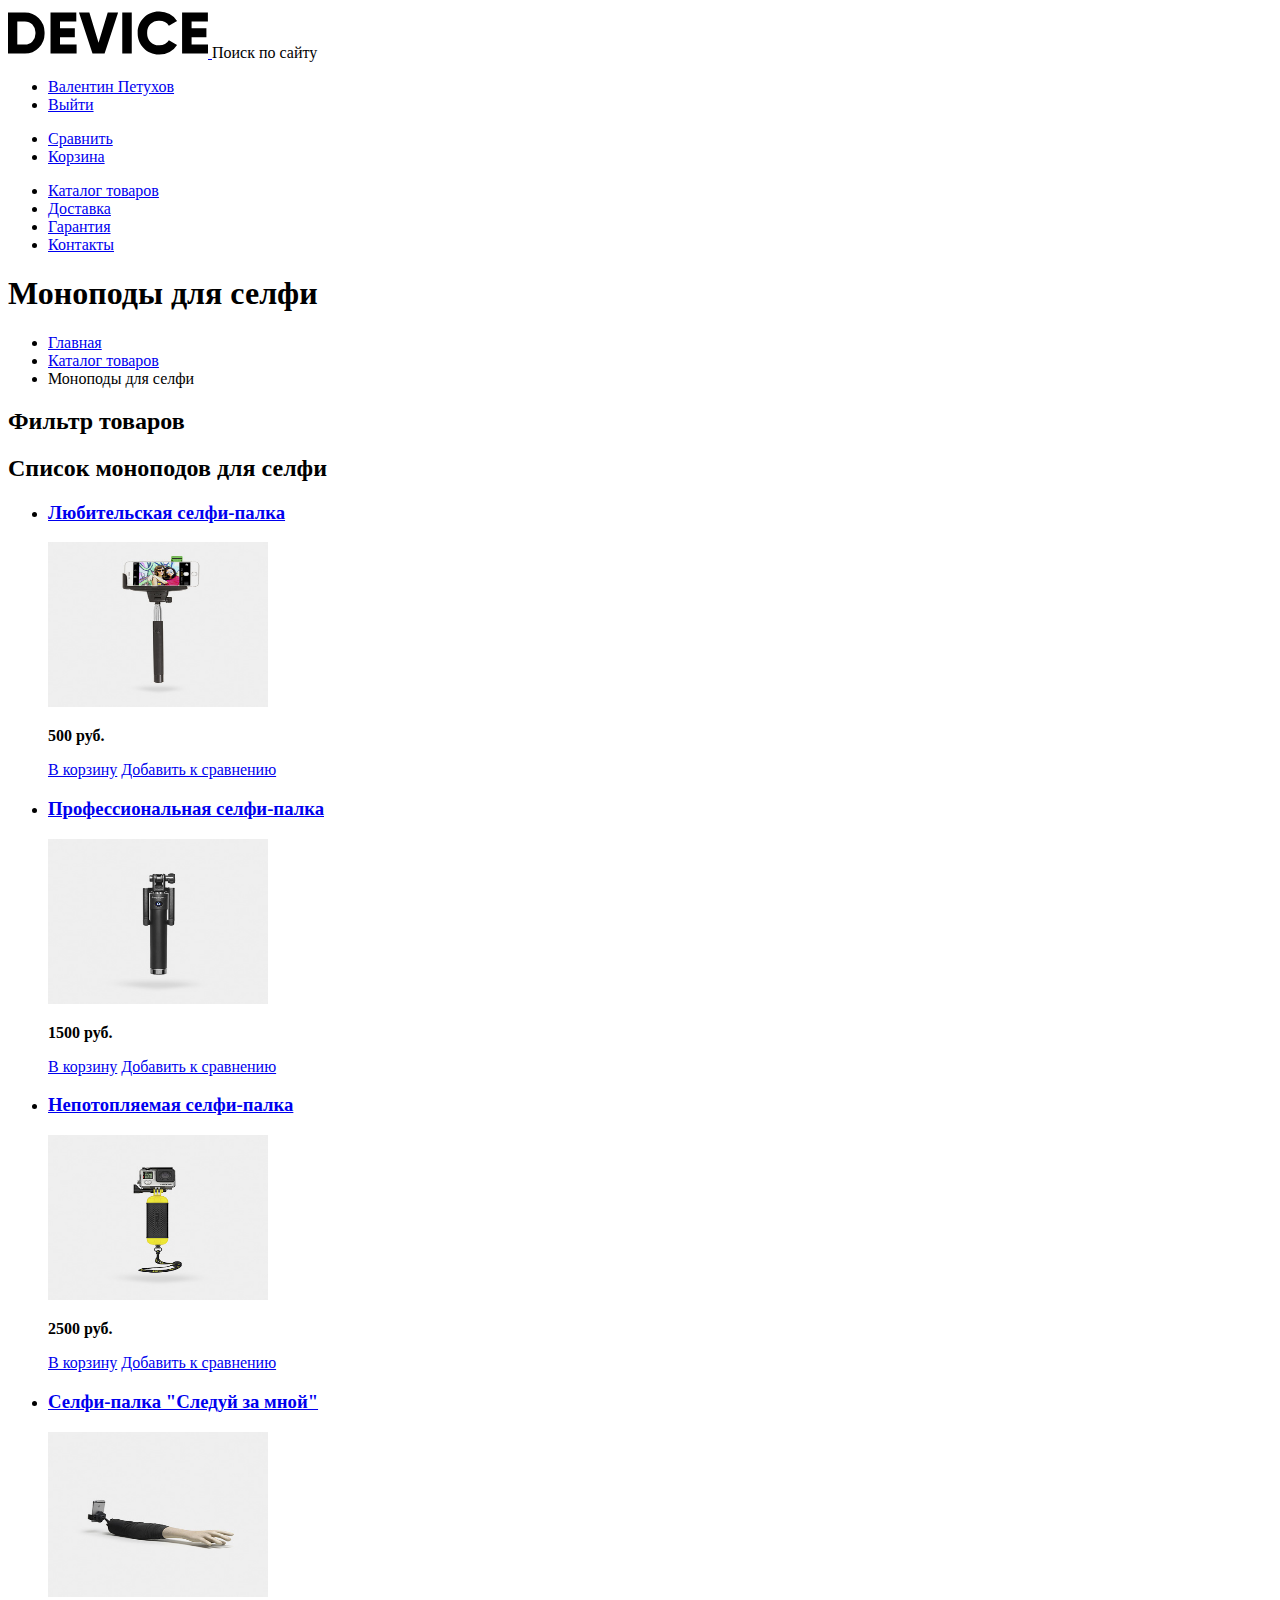
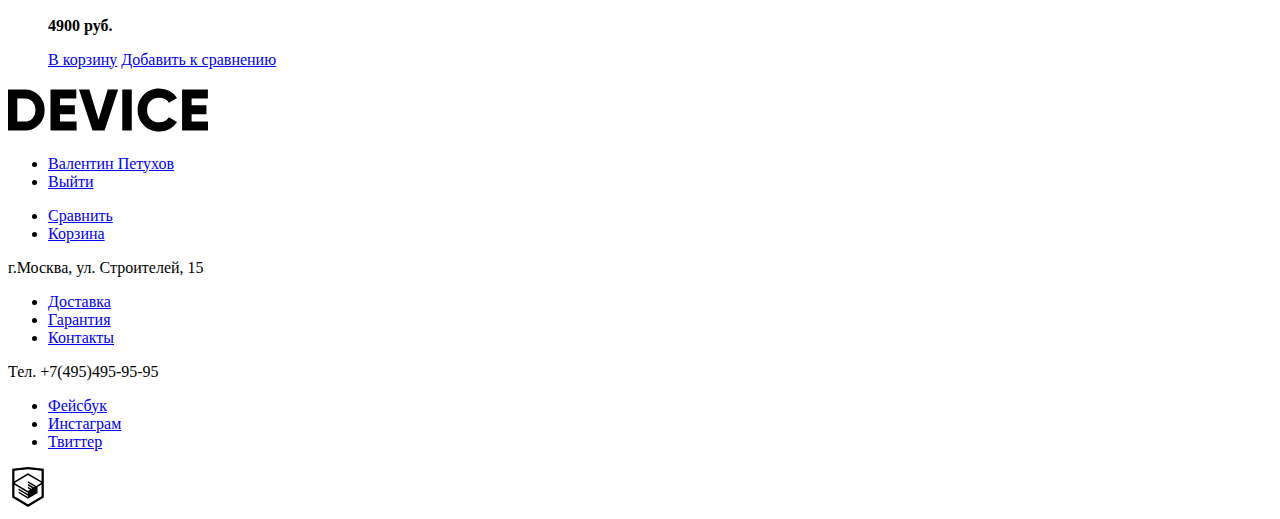
==== catalog.html @ 0b6e3405 "2 задание" ====
<!DOCTYPE html>
<html lang="ru">
  <head>
    <meta charset="utf-8">
    <title>Каталог интернет-магазина Девайс</title>
  </head>
  <body>
    <header class="main-header">
     <div class="header-top">
        <a class="main-header-logo" href="index.html">
          <img href="index.html" src="img/logo.svg" width="200" height="50" alt="Логотип интернет-магазина «Девайс»">
        </a>
        <span class="find-link">Поиск по сайту</span>
        <ul class="user-list">
          <li class="user-link"><a href="login.html">Валентин Петухов</a></li>
          <li class="user-exit"><a href="logout.html">Выйти</a></li>
        </ul>
        <ul>
          <li class="compare-link"><a href="compare.html">Сравнить</a></li>
          <li class="cart-link"><a href="cart.html">Корзина</a></li>
        </ul>
      </div>
      <nav class="header-navigation">
        <ul class="site-navigation">
          <li><a href="catalog.html">Каталог товаров</a></li>
          <li><a href="delivery.html">Доставка</a></li>
          <li><a href="guarantee.html">Гарантия</a></li>
          <li><a href="contacts.html">Контакты</a></li>
        </ul>
      </nav>
    </header>
    <main class="container">
      <h1 class="page-title">Моноподы для селфи</h1>
      <ul class="breadcrumbs">
        <li><a href="index.html">Главная</a></li>
        <li><a href="catalog.html">Каталог товаров</a></li>
        <li class="breadcrumbs-current">Моноподы для селфи</li>
      </ul>
      <section class="filters">
        <h2 class="visually-hidden">Фильтр товаров</h2>
        <!-- Здесь будет форма -->
      </section>

      <section class="catalog">
        <h2 class="visually-hidden">Список моноподов для селфи</h2>
        <ul class="catalog-list">
          <li class="catalog-item">
            <h3>
              <a href="catalog-item.html">
                Любительская селфи-палка
              </a>
            </h3>
             <p class="catalog-item-image">
               <img src="img/product-1.jpg" width="220" height="165" alt="Любительская селфи-палка">
             </p>
             <p class="catalog-item-price">
               <b>500 руб.</b>
             </p>
             <div class="invisible-buttons">
               <a class="button-addtocart" href="#">В корзину</a>
               <a class="button-addtocompare" href="#">Добавить к сравнению</a>
             </div>
           </li>

           <li class="catalog-item">
             <h3>
               <a href="catalog-item-2.html">
                 Профессиональная селфи-палка
               </a>
             </h3>
             <p class="catalog-item-image">
               <a href="catalog-item-2.html">
                 <img src="img/product-2.jpg" width="220" height="165" alt="Профессиональная селфи-палка">
               </a>
             </p>
             <p class="catalog-item-price">
               <b>1500 руб.</b>
             </p>
             <div class="invisible-buttons">
               <a class="button-addtocart" href="#">В корзину</a>
               <a class="button-addtocompare" href="#">Добавить к сравнению</a>
             </div>
           </li>

           <li class="catalog-item">
             <h3>
               <a href="catalog-item-2.html">
                 Непотопляемая селфи-палка
               </a>
             </h3>
             <p class="catalog-item-image">
               <a href="catalog-item-3.html">
                 <img src="img/product-3.jpg" width="220" height="165" alt="Непотопляемая селфи-палка">
               </a>
             </p>
             <p class="catalog-item-price">
               <b>2500 руб.</b>
             </p>
             <div class="invisible-buttons">
               <a class="button-addtocart" href="#">В корзину</a>
               <a class="button-addtocompare" href="#">Добавить к сравнению</a>
             </div>
           </li>

           <li class="catalog-item">
             <h3>
               <a href="catalog-item-4.html">
                 Селфи-палка "Следуй за мной"
               </a>
             </h3>
             <p class="catalog-item-image">
               <a href="catalog-item-4.html">
                 <img src="img/product-4.jpg" width="220" height="165" alt="Селфи-палка "Следуй за мной"">
               </a>
             </p>
             <p class="catalog-item-price">
               <b>4900 руб.</b>
             </p>
             <div class="invisible-buttons">
               <a class="button-addtocart" href="#">В корзину</a>
               <a class="button-addtocompare" href="#">Добавить к сравнению</a>
             </div>
           </li>
        </ul>
      </section>
    </main>
    <footer class="main-footer">
      <div class="footer-top">
        <a class="main-footer-logo" href="index.html">
          <img src="img/logo-footer.svg" width="200" height="50" alt="Логотип интернет-магазина «Девайс»">
        </a>
        <ul class="user-list-footer">
          <li class="user-link"><a href="login.html">Валентин Петухов</a></li>
          <li class="user-exit"><a href="logout.html">Выйти</a></li>
        </ul>
        <ul>
          <li class="compare-link"><a href="compare.html">Сравнить</a></li>
          <li class="cart-link"><a href="cart.html">Корзина</a></li>
        </ul>
      </div>
      <div class="footer-middle">
        <p class="footer-adress">
          г.Москва, ул. Строителей, 15
        </p>
        <ul class="footer-container-navigation">
          <li><a href="delivery.html">Доставка</a></li>
          <li><a href="guarantee.html">Гарантия</a></li>
          <li><a href="contacts.html">Контакты</a></li>
        </ul>
        <p class="footer-phone">
          Тел. +7(495)495-95-95
        </p>
       </div>
       <div class="footer-bottom">
        <ul class="social-list">
          <li><a class="social-button" href="#">Фейсбук</a></li>
          <li><a class="social-button" href="#">Инстаграм</a></li>
          <li><a class="social-button" href="#">Твиттер</a></li>
        </ul>
        <a class="htmlacademy-link" href="https://htmlacademy.ru"><img src="img/logo-html.svg" width="40" height="40" alt="разработчик htmlacademy»"></a>
      </div>
    </footer>
  </body>
</html>
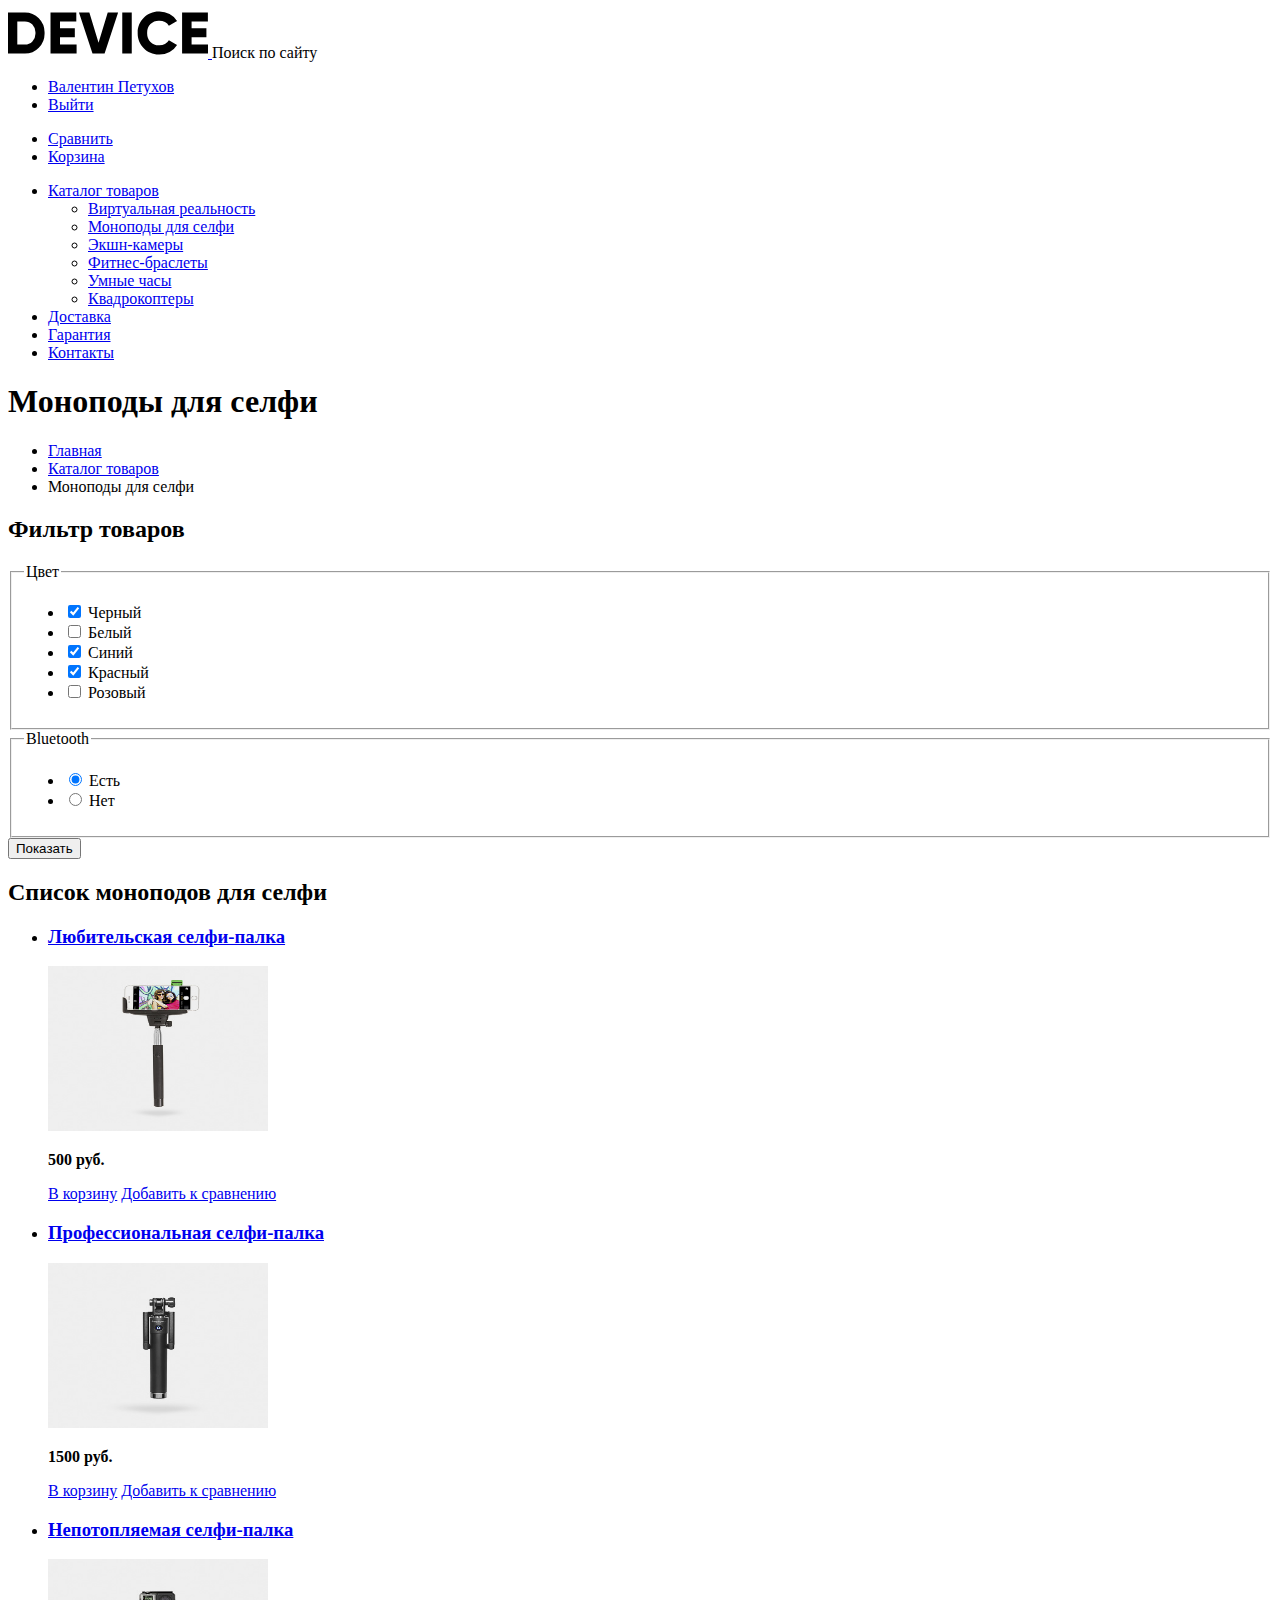
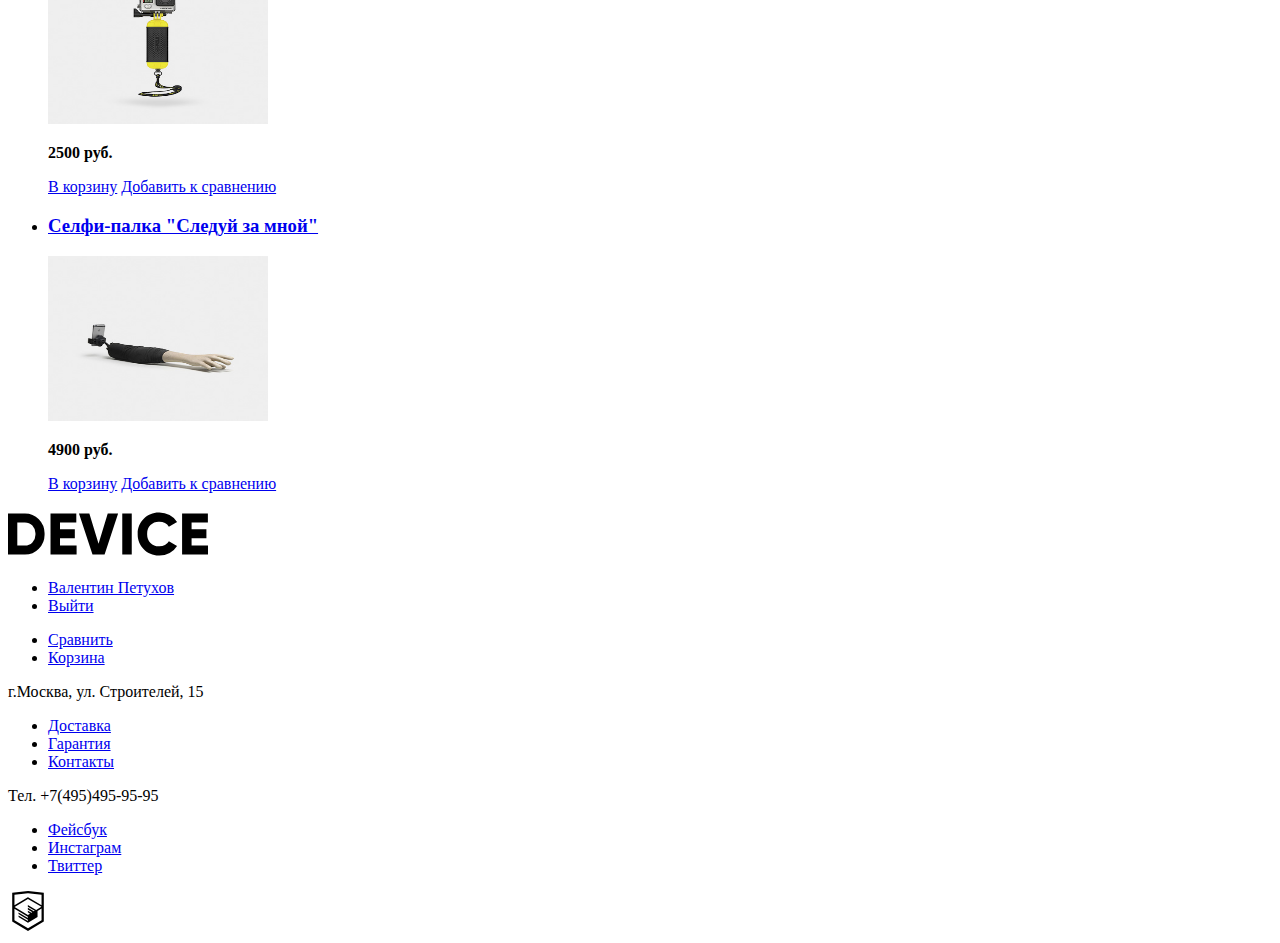
==== commit a419f1a5: "добавила подменю в обоих страничках" ====
--- a/catalog.html
+++ b/catalog.html
@@ -22,7 +22,16 @@
       </div>
       <nav class="header-navigation">
         <ul class="site-navigation">
-          <li><a href="catalog.html">Каталог товаров</a></li>
+          <li><a href="catalog.html">Каталог товаров</a>
+           <ul class="submenu">
+             <li><a href="#">Виртуальная реальность</a></li>
+             <li><a href="#">Моноподы для селфи</a></li>
+             <li><a href="#">Экшн-камеры</a></li>
+             <li><a href="#">Фитнес-браслеты</a></li>
+             <li><a href="#">Умные часы</a></li>
+             <li><a href="#">Квадрокоптеры</a></li>
+           </ul>
+          </li>
           <li><a href="delivery.html">Доставка</a></li>
           <li><a href="guarantee.html">Гарантия</a></li>
           <li><a href="contacts.html">Контакты</a></li>
@@ -38,9 +47,48 @@
       </ul>
       <section class="filters">
         <h2 class="visually-hidden">Фильтр товаров</h2>
-        <!-- Здесь будет форма -->
+        <form class="catalog-form" action="https://echo.htmlacademy.ru" metod="get">
+          <fieldset>
+            <legend>Цвет</legend>
+            <ul>
+              <li class="filter-option">
+                <input class="visually-hidden filter-input filter-input-checkbox" type="checkbox" name="black" id="black" checked>
+                <label for="black">Черный</label>
+              </li>
+              <li class="filter-option">
+                <input class="visually-hidden filter-input filter-input-checkbox" type="checkbox" name="white" id="white">
+                <label for="white">Белый</label>
+              </li>
+              <li class="filter-option">
+                <input class="visually-hidden filter-input filter-input-checkbox" type="checkbox" name="blue" id="blue" checked>
+                <label for="blue">Синий</label>
+              </li>
+              <li class="filter-option">
+                <input class="visually-hidden filter-input filter-input-checkbox" type="checkbox" name="red" id="red" checked>
+                <label for="red">Красный</label>
+              </li>
+              <li class="filter-option">
+                <input class="visually-hidden filter-input filter-input-checkbox" type="checkbox" name="pink" id="pink">
+                <label for="pink">Розовый</label>
+              </li>
+            </ul>
+          </fieldset>
+          <fieldset>
+            <legend>Bluetooth</legend>
+            <ul>
+              <li class="filter-option">
+               <input class="visually-hidden filter-input filter-input-radio" type="radio" name="bluetooth" value="have-bluetooth" id="have" checked>
+               <label for="have">Есть</label>
+              </li>
+              <li class="filter-option">
+               <input class="visually-hidden filter-input filter-input-radio" type="radio" name="bluetooth" value="have-not-bluetooth" id="have-not">
+               <label for="have-not">Нет<label>
+              </li>
+            </ul>
+          </fieldset>
+          <button type="submit" class="button-form">Показать</button>
+        </form>
       </section>
-
       <section class="catalog">
         <h2 class="visually-hidden">Список моноподов для селфи</h2>
         <ul class="catalog-list">
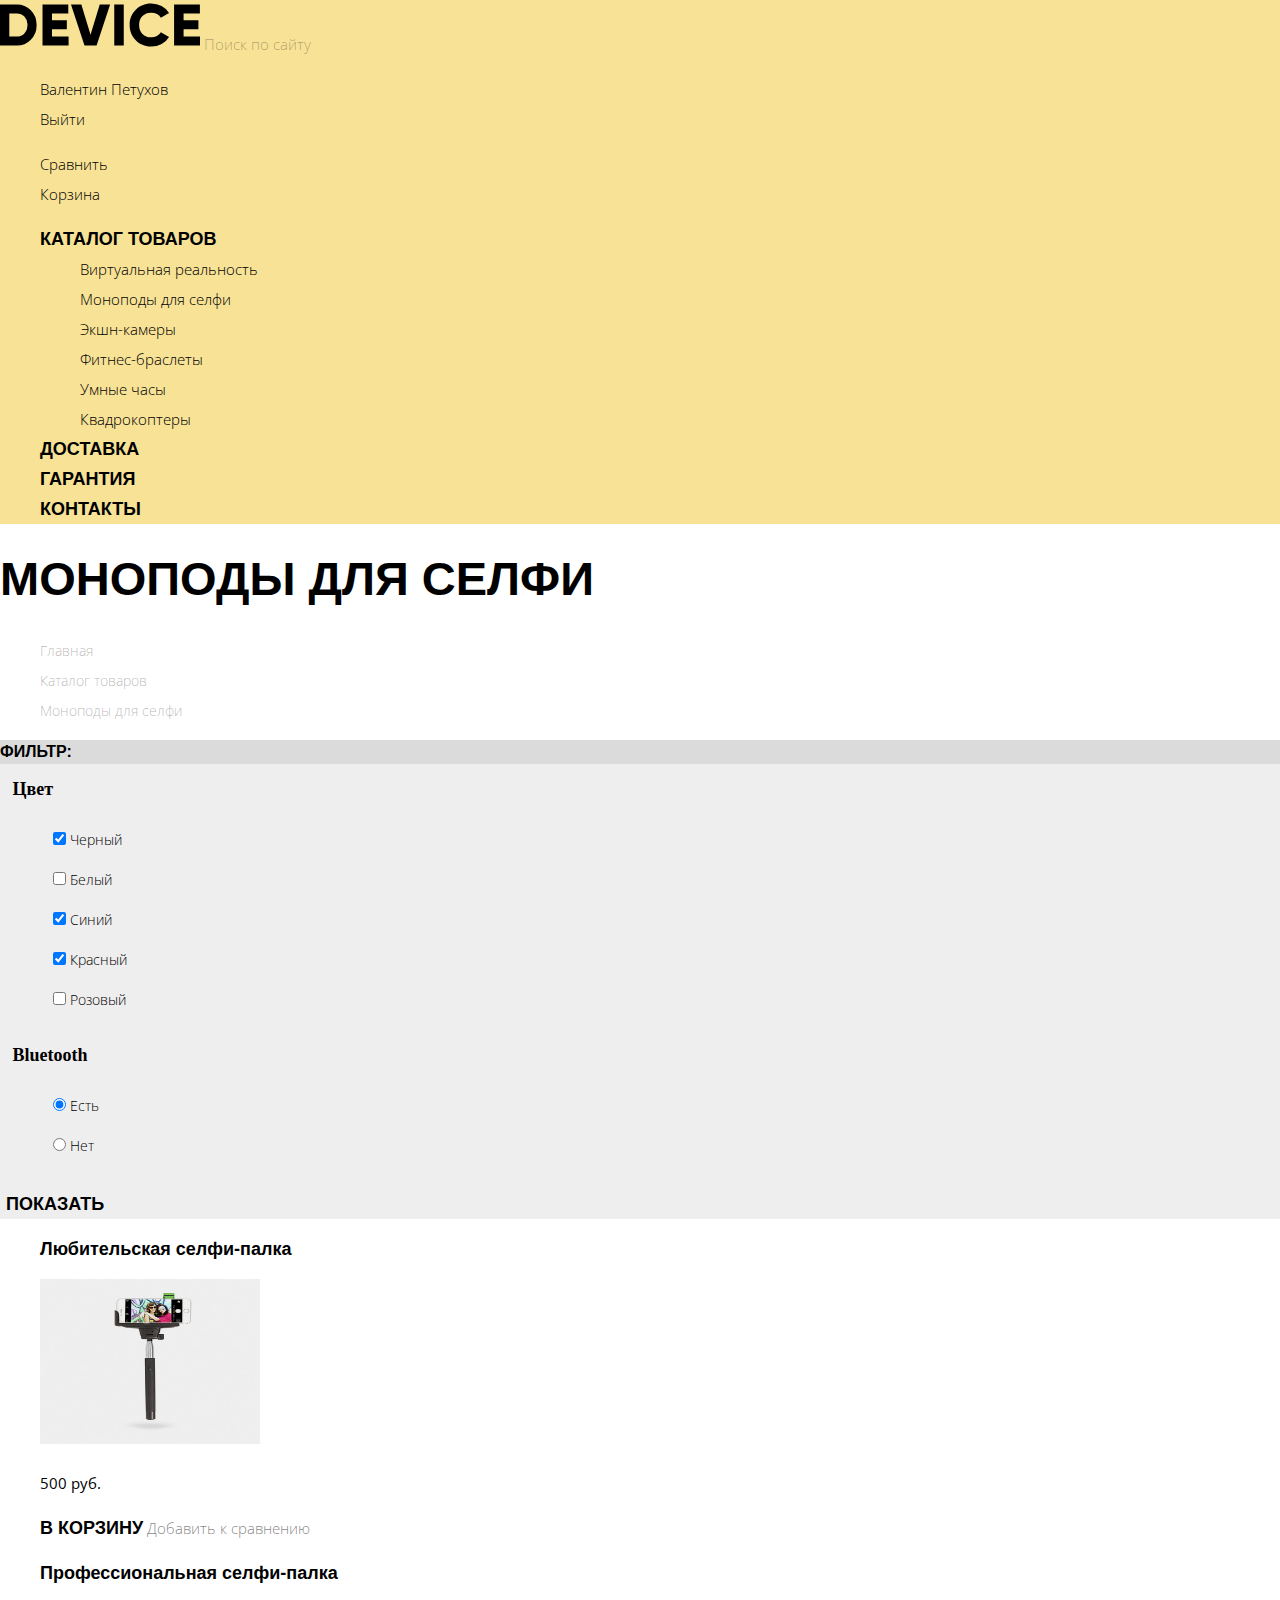
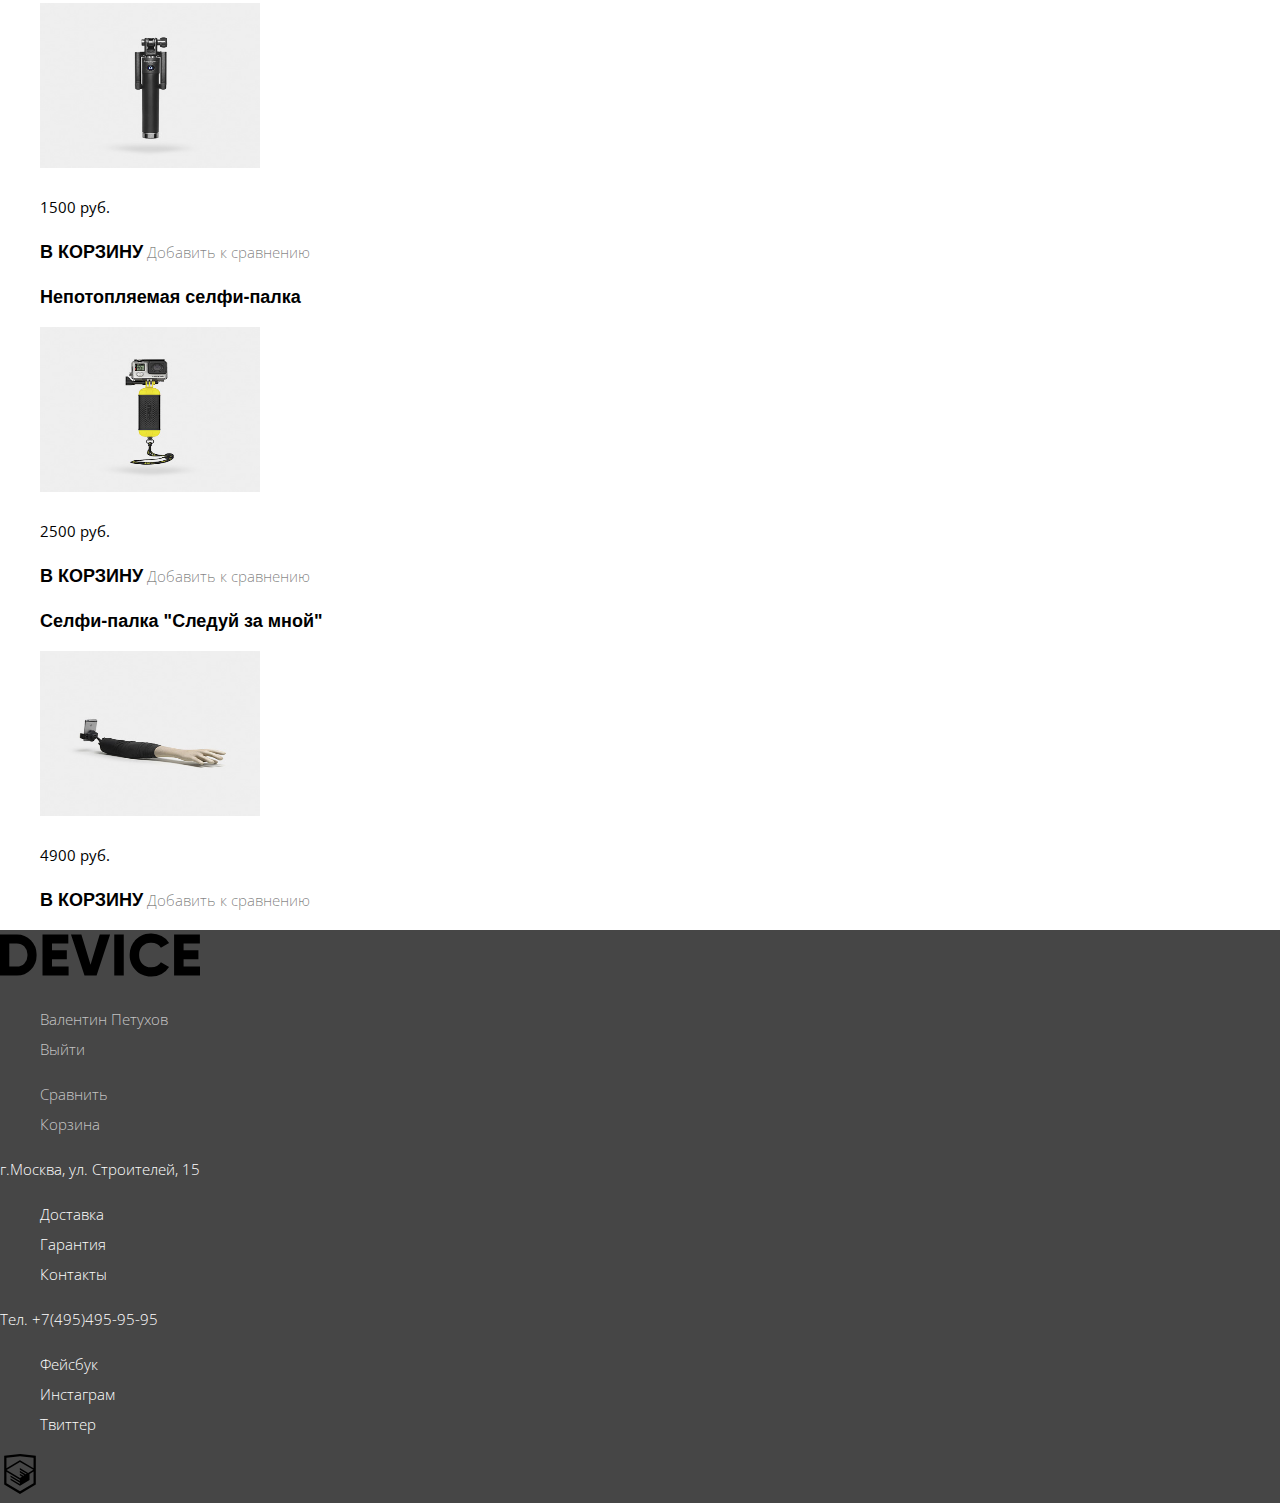
==== commit 6faf6568: "начинаем базовую стилизацию личного проекта" ====
--- a/catalog.html
+++ b/catalog.html
@@ -3,6 +3,9 @@
   <head>
     <meta charset="utf-8">
     <title>Каталог интернет-магазина Девайс</title>
+    <link href="https://fonts.googleapis.com/css?family=Open+Sans:300&amp;subset=cyrillic" rel="stylesheet">
+    <link href="css/normalize.css" rel="stylesheet">
+    <link href="css/style.css" rel="stylesheet">
   </head>
   <body>
     <header class="main-header">
@@ -15,14 +18,14 @@
           <li class="user-link"><a href="login.html">Валентин Петухов</a></li>
           <li class="user-exit"><a href="logout.html">Выйти</a></li>
         </ul>
-        <ul>
+        <ul class="user-button">
           <li class="compare-link"><a href="compare.html">Сравнить</a></li>
           <li class="cart-link"><a href="cart.html">Корзина</a></li>
         </ul>
       </div>
       <nav class="header-navigation">
         <ul class="site-navigation">
-          <li><a href="catalog.html">Каталог товаров</a>
+          <li class="nav-list"><a href="catalog.html">Каталог товаров</a>
            <ul class="submenu">
              <li><a href="#">Виртуальная реальность</a></li>
              <li><a href="#">Моноподы для селфи</a></li>
@@ -32,9 +35,9 @@
              <li><a href="#">Квадрокоптеры</a></li>
            </ul>
           </li>
-          <li><a href="delivery.html">Доставка</a></li>
-          <li><a href="guarantee.html">Гарантия</a></li>
-          <li><a href="contacts.html">Контакты</a></li>
+          <li class="nav-list"><a href="delivery.html">Доставка</a></li>
+          <li class="nav-list"><a href="guarantee.html">Гарантия</a></li>
+          <li class="nav-list"><a href="contacts.html">Контакты</a></li>
         </ul>
       </nav>
     </header>
@@ -43,50 +46,50 @@
       <ul class="breadcrumbs">
         <li><a href="index.html">Главная</a></li>
         <li><a href="catalog.html">Каталог товаров</a></li>
-        <li class="breadcrumbs-current">Моноподы для селфи</li>
+        <li class="breadcrumbs-current"><a href="#">Моноподы для селфи</a></li>
       </ul>
       <section class="filters">
-        <h2 class="visually-hidden">Фильтр товаров</h2>
+        <h2 class="filter-hidden">Фильтр:</h2>
         <form class="catalog-form" action="https://echo.htmlacademy.ru" metod="get">
           <fieldset>
             <legend>Цвет</legend>
-            <ul>
-              <li class="filter-option">
-                <input class="visually-hidden filter-input filter-input-checkbox" type="checkbox" name="black" id="black" checked>
+            <ul class="filter-color">
+              <li class="filter-option">
+                <input class="filter-input filter-input-checkbox" type="checkbox" name="black" id="black" checked>
                 <label for="black">Черный</label>
               </li>
               <li class="filter-option">
-                <input class="visually-hidden filter-input filter-input-checkbox" type="checkbox" name="white" id="white">
+                <input class="filter-input filter-input-checkbox" type="checkbox" name="white" id="white">
                 <label for="white">Белый</label>
               </li>
               <li class="filter-option">
-                <input class="visually-hidden filter-input filter-input-checkbox" type="checkbox" name="blue" id="blue" checked>
+                <input class="filter-input filter-input-checkbox" type="checkbox" name="blue" id="blue" checked>
                 <label for="blue">Синий</label>
               </li>
               <li class="filter-option">
-                <input class="visually-hidden filter-input filter-input-checkbox" type="checkbox" name="red" id="red" checked>
+                <input class="filter-input filter-input-checkbox" type="checkbox" name="red" id="red" checked>
                 <label for="red">Красный</label>
               </li>
               <li class="filter-option">
-                <input class="visually-hidden filter-input filter-input-checkbox" type="checkbox" name="pink" id="pink">
+                <input class="filter-input filter-input-checkbox" type="checkbox" name="pink" id="pink">
                 <label for="pink">Розовый</label>
               </li>
             </ul>
           </fieldset>
           <fieldset>
             <legend>Bluetooth</legend>
-            <ul>
-              <li class="filter-option">
-               <input class="visually-hidden filter-input filter-input-radio" type="radio" name="bluetooth" value="have-bluetooth" id="have" checked>
+            <ul class="bluetooth-filter">
+              <li class="filter-option">
+               <input class="filter-input filter-input-radio" type="radio" name="bluetooth" value="have-bluetooth" id="have" checked>
                <label for="have">Есть</label>
               </li>
               <li class="filter-option">
-               <input class="visually-hidden filter-input filter-input-radio" type="radio" name="bluetooth" value="have-not-bluetooth" id="have-not">
+               <input class="filter-input filter-input-radio" type="radio" name="bluetooth" value="have-not-bluetooth" id="have-not">
                <label for="have-not">Нет<label>
               </li>
             </ul>
           </fieldset>
-          <button type="submit" class="button-form">Показать</button>
+          <button type="submit button" class="button-form">Показать</button>
         </form>
       </section>
       <section class="catalog">
@@ -105,7 +108,7 @@
                <b>500 руб.</b>
              </p>
              <div class="invisible-buttons">
-               <a class="button-addtocart" href="#">В корзину</a>
+               <a class="button-addtocart button" href="#">В корзину</a>
                <a class="button-addtocompare" href="#">Добавить к сравнению</a>
              </div>
            </li>
@@ -125,7 +128,7 @@
                <b>1500 руб.</b>
              </p>
              <div class="invisible-buttons">
-               <a class="button-addtocart" href="#">В корзину</a>
+               <a class="button-addtocart button" href="#">В корзину</a>
                <a class="button-addtocompare" href="#">Добавить к сравнению</a>
              </div>
            </li>
@@ -145,7 +148,7 @@
                <b>2500 руб.</b>
              </p>
              <div class="invisible-buttons">
-               <a class="button-addtocart" href="#">В корзину</a>
+               <a class="button-addtocart button" href="#">В корзину</a>
                <a class="button-addtocompare" href="#">Добавить к сравнению</a>
              </div>
            </li>
@@ -165,7 +168,7 @@
                <b>4900 руб.</b>
              </p>
              <div class="invisible-buttons">
-               <a class="button-addtocart" href="#">В корзину</a>
+               <a class="button-addtocart button" href="#">В корзину</a>
                <a class="button-addtocompare" href="#">Добавить к сравнению</a>
              </div>
            </li>
@@ -181,7 +184,7 @@
           <li class="user-link"><a href="login.html">Валентин Петухов</a></li>
           <li class="user-exit"><a href="logout.html">Выйти</a></li>
         </ul>
-        <ul>
+        <ul class="user-button-footer">
           <li class="compare-link"><a href="compare.html">Сравнить</a></li>
           <li class="cart-link"><a href="cart.html">Корзина</a></li>
         </ul>
--- a/css/style.css
+++ b/css/style.css
@@ -0,0 +1,252 @@
+@font-face {
+    font-family: "gilroy";
+    src: url("fonts/webfontkit-20190224-094359/gilroyextrabold-webfont.woff2") format("woff2"),
+         url("fonts/webfontkit-20190224-094359/gilroyextrabold-webfont.woff") format("woff");
+    font-weight: 800;
+    font-style: normal;
+
+}
+@font-face {
+    font-family: "gilroy";
+    src: url("fonts/webfontkit-20190224-094514/gilroylight-webfont.woff2") format("woff2"),
+         url("fonts/webfontkit-20190224-094514/gilroylight-webfont.woff") format("woff");
+    font-weight: 300;
+    font-style: normal;
+
+}
+
+body {
+  margin: 0;
+  font-family: 'Open Sans', sans-serif;
+  font-size: 15px;
+  line-height: 30px;
+  font-weight: 300;
+  color: rgba(0,0,0,1);
+  text-transform: none;
+
+  background-color: rgba(255,255,255,1);
+}
+
+.popup-map,
+.popup-form,
+.visually-hidden {
+display: none
+}
+
+a {
+  text-decoration: none;
+}
+
+.main-header {
+  font-size: 15px;
+  line-height: 30px;
+  color: rgba(0,0,0,1);
+  background-color: rgba(247,226,150,1);
+}
+
+.user-list,
+.user-button,
+.site-navigation,
+.submenu,
+.user-list-footer,
+.user-button-footer,
+.footer-container-navigation,
+.social-list,
+.breadcrumbs,
+.filter-color,
+.bluetooth-filter,
+.catalog-list {
+ list-style: none;
+}
+.user-list a,
+.user-button a,
+.site-navigation a,
+.submenu a,
+.partners a,
+.user-list-footer a,
+.user-button-footer a,
+.footer-container-navigation a,
+.social-list a,
+.catalog-list a,
+.button {
+  color: rgba(0,0,0,1)}
+
+.breadcrumbs a {
+  color: rgba(0, 0, 0, 0.302);
+  font-size: 14px;
+  line-height: 24px;
+}
+
+.find-link {
+  color: rgba(0, 0, 0, 0.302)}
+
+.find-link:hover {
+  color: rgba(0, 0, 0, 0.6)}
+
+.find-link:focus {
+  color: rgba(0, 0, 0, 1)}
+
+.user-list a:hover,
+.user-button a:hover,
+.site-navigation a:hover {
+  color: rgba(0, 0, 0, 0.6)}
+
+.user-list a:focus,
+.user-button a:focus,
+.site-navigation a:focus,
+.button:focus {
+  color: rgba(0, 0, 0, 0.302)}
+
+.main-footer {
+  background-color: rgba(70, 70, 70, 1)}
+
+.footer-top a {
+  color: rgba(255, 255, 255, 0.702)
+}
+
+.footer-middle p,
+.footer-middle a,
+.footer-bottom a {
+  color: rgba(255, 255, 255, 1)
+}
+
+.footer-top a:hover {
+  color: rgba(255, 255, 255, 1)
+}
+
+.footer-top a:focus {
+  color: rgba(255, 255, 255, 0.302)
+  }
+
+.footer-middle a:hover,
+.footer-bottom a:hover {
+  color: rgba(255, 255, 255, 0.6)
+}
+
+.footer-middle a:focus,
+.footer-bottom a:focus {
+  color: rgba(255, 255, 255, 0.302)
+}
+
+.breadcrumbs a:hover {
+  color: rgba(0, 0, 0, 0.6)
+}
+
+.breadcrumbs a:focus {
+  color: rgba(0, 0, 0, 0.102)
+}
+
+.invisible-buttons .button-addtocompare {
+  color: rgba(0, 0, 0, 0.502)
+}
+
+.invisible-buttons .button-addtocompare:hover {
+  color: rgba(0, 0, 0, 1)
+}
+
+.invisible-buttons .button-addtocompare:focus {
+  color: rgba(0, 0, 0, 0.2)
+}
+
+.filters {
+  background-color: rgba(238, 238, 238, 1)
+}
+
+.button-form {
+  font-family: "gilroy", sans-serif;
+    font-weight: 800;
+    font-size: 18px;
+    line-height: 24px;
+    font-style: normal;
+    text-transform: uppercase;
+    text-align: center;
+
+    background-color: rgba(0,0,0,0);
+    border: none
+}
+
+.button-forms button:focus {
+  color: rgba(0, 0, 0, 0.302);
+}
+
+.nav-list a{
+  font-family: "gilroy", sans-serif;
+  font-weight: 800;
+  font-size: 18px;
+  line-height: 24px;
+
+  font-style: normal;
+  text-transform: uppercase;
+}
+.submenu a{
+  font-family: 'Open Sans', sans-serif;
+  font-size: 15px;
+  line-height: 30px;
+  font-weight: 300;
+  text-transform: none;
+}
+h2,
+h1 {
+  font-family: "gilroy", sans-serif;
+    font-weight: 800;
+    font-size: 47px;
+    line-height: 48px;
+    font-style: normal;
+    text-transform: uppercase;
+}
+
+.filter-hidden {
+  background-color: rgba(219, 219, 219, 1);
+  font-size: 16px;
+  line-height: 24px;
+}
+
+.partners li {
+font-family: "gilroy", sans-serif;
+  font-weight: 800;
+  font-size: 16px;
+  line-height: 40px;
+  font-style: normal;
+}
+
+.button {
+  font-family: "gilroy", sans-serif;
+  font-weight: 800;
+  font-size: 18px;
+  line-height: 24px;
+  font-style: normal;
+  text-transform: uppercase;
+}
+
+
+.catalog-form legend {
+  font-size: 18px;
+  line-height: 24px;
+  font-family: "Gilroy";
+  color: rgba(0, 0, 0, 1);
+  font-weight: 800;
+  text-align: left;
+}
+fieldset {
+  border:none
+}
+.catalog-form fieldset {
+  font-size: 14px;
+  line-height: 40px;
+}
+
+.catalog-item h3 {
+  font-family: "gilroy", sans-serif;
+  font-weight: 800;
+  font-size: 18px;
+  line-height: 24px;
+}
+
+.catalog-item-price p {
+  font-size: 16px;
+  line-height: 24px;
+}
+.button-addtocompare a {
+  font-size: 13px;
+  line-height: 20px;
+}
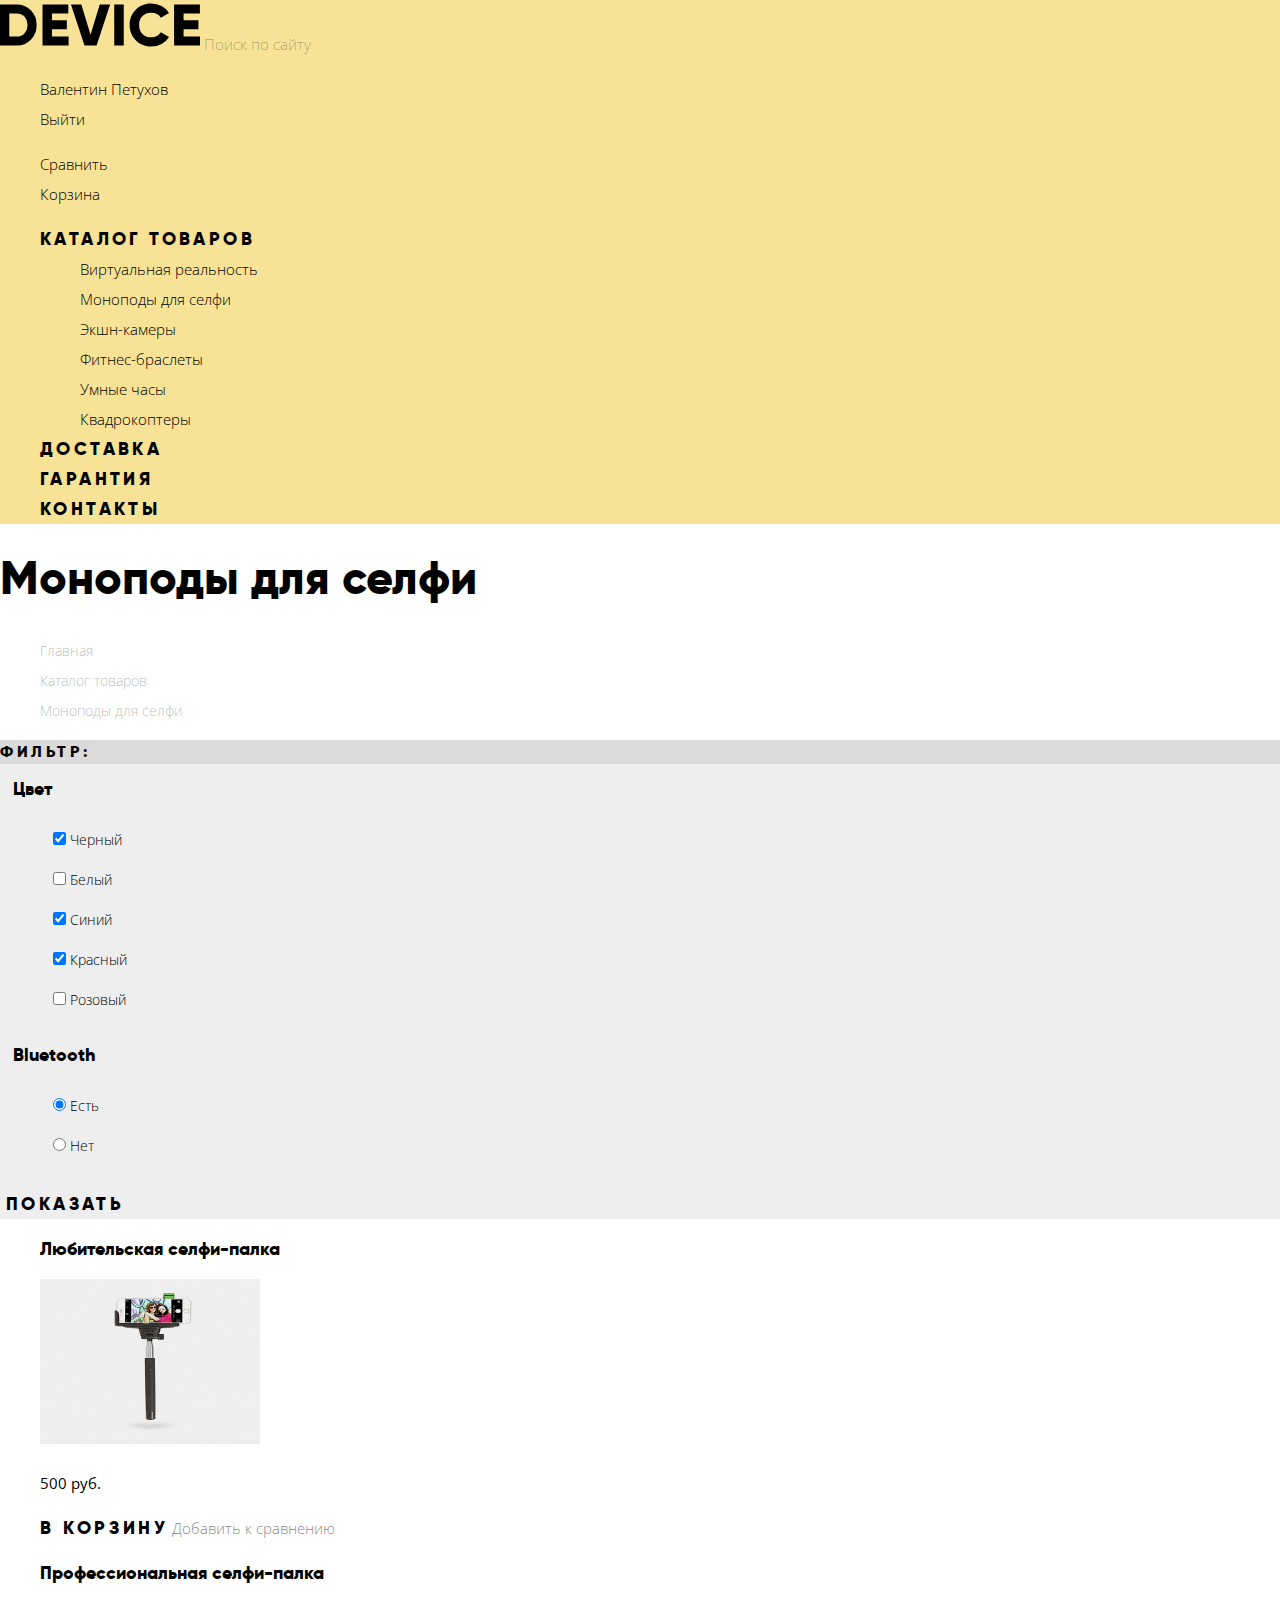
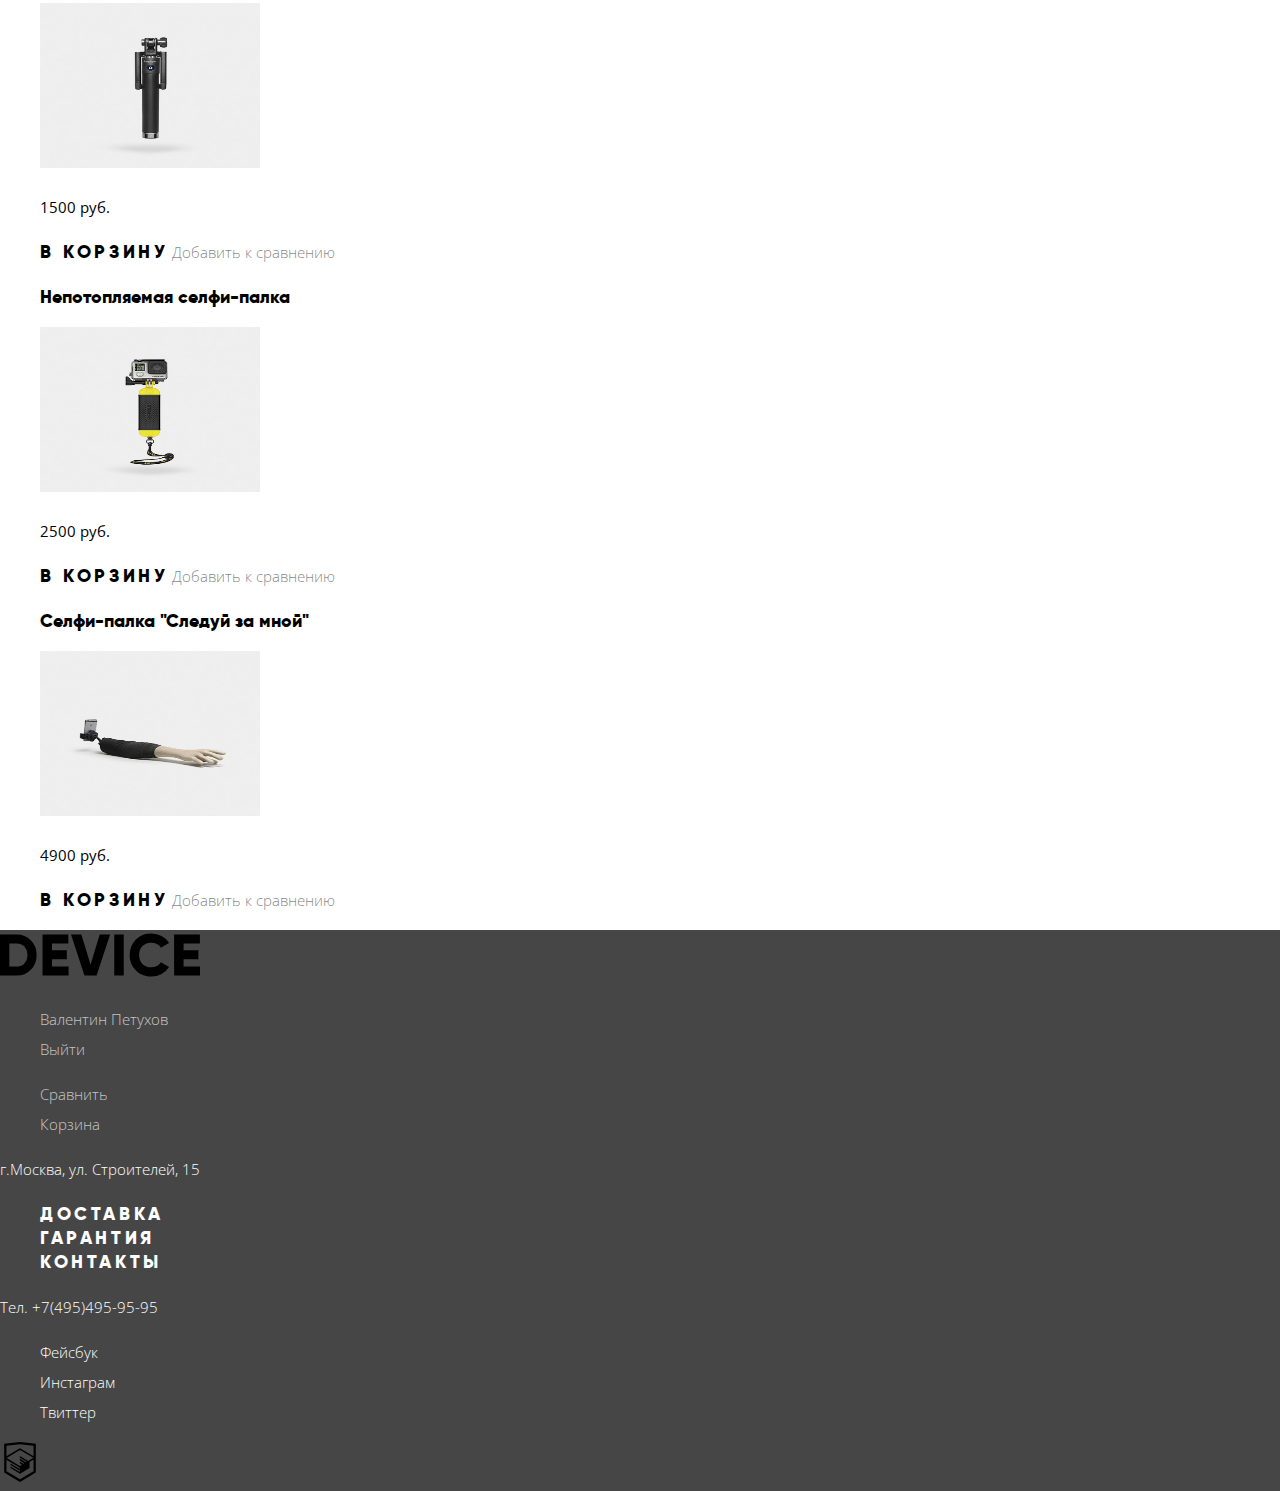
==== commit 3fc8369a: "внесла правки" ====
--- a/catalog.html
+++ b/catalog.html
@@ -42,7 +42,7 @@
       </nav>
     </header>
     <main class="container">
-      <h1 class="page-title">Моноподы для селфи</h1>
+      <h1 class="page-title title-catalog">Моноподы для селфи</h1>
       <ul class="breadcrumbs">
         <li><a href="index.html">Главная</a></li>
         <li><a href="catalog.html">Каталог товаров</a></li>
--- a/css/style.css
+++ b/css/style.css
@@ -1,15 +1,15 @@
 @font-face {
     font-family: "gilroy";
-    src: url("fonts/webfontkit-20190224-094359/gilroyextrabold-webfont.woff2") format("woff2"),
-         url("fonts/webfontkit-20190224-094359/gilroyextrabold-webfont.woff") format("woff");
+    src: url("../fonts/webfontkit-20190224-094359/gilroyextrabold-webfont.woff2") format("woff2"),
+         url("../fonts/webfontkit-20190224-094359/gilroyextrabold-webfont.woff") format("woff");
     font-weight: 800;
     font-style: normal;
 
 }
 @font-face {
     font-family: "gilroy";
-    src: url("fonts/webfontkit-20190224-094514/gilroylight-webfont.woff2") format("woff2"),
-         url("fonts/webfontkit-20190224-094514/gilroylight-webfont.woff") format("woff");
+    src: url("../fonts/webfontkit-20190224-094514/gilroylight-webfont.woff2") format("woff2"),
+         url("../fonts/webfontkit-20190224-094514/gilroylight-webfont.woff") format("woff");
     font-weight: 300;
     font-style: normal;
 
@@ -17,7 +17,7 @@
 
 body {
   margin: 0;
-  font-family: 'Open Sans', sans-serif;
+  font-family: "Open Sans", "Arial", sans-serif;
   font-size: 15px;
   line-height: 30px;
   font-weight: 300;
@@ -47,10 +47,8 @@
 .user-list,
 .user-button,
 .site-navigation,
-.submenu,
 .user-list-footer,
 .user-button-footer,
-.footer-container-navigation,
 .social-list,
 .breadcrumbs,
 .filter-color,
@@ -61,7 +59,6 @@
 .user-list a,
 .user-button a,
 .site-navigation a,
-.submenu a,
 .partners a,
 .user-list-footer a,
 .user-button-footer a,
@@ -153,16 +150,16 @@
 }
 
 .button-form {
-  font-family: "gilroy", sans-serif;
-    font-weight: 800;
-    font-size: 18px;
-    line-height: 24px;
-    font-style: normal;
-    text-transform: uppercase;
-    text-align: center;
-
-    background-color: rgba(0,0,0,0);
-    border: none
+  font-family: "gilroy", "Arial", sans-serif;
+  font-weight: 800;
+  font-size: 18px;
+  line-height: 24px;
+  font-style: normal;
+  text-transform: uppercase;
+  text-align: center;
+  letter-spacing: 3.4px;
+  background-color: rgba(0,0,0,0);
+  border: none
 }
 
 .button-forms button:focus {
@@ -170,39 +167,62 @@
 }
 
 .nav-list a{
-  font-family: "gilroy", sans-serif;
-  font-weight: 800;
-  font-size: 18px;
-  line-height: 24px;
-
-  font-style: normal;
-  text-transform: uppercase;
+  font-family: "gilroy", "Arial", sans-serif;
+  font-weight: 800;
+  font-size: 18px;
+  line-height: 24px;
+  text-transform: uppercase;
+  font-style: normal;
+  letter-spacing: 3.4px;
+
 }
 .submenu a{
-  font-family: 'Open Sans', sans-serif;
+  font-family: 'Open Sans', "Arial", sans-serif;
   font-size: 15px;
   line-height: 30px;
   font-weight: 300;
   text-transform: none;
-}
-h2,
-h1 {
-  font-family: "gilroy", sans-serif;
-    font-weight: 800;
-    font-size: 47px;
-    line-height: 48px;
-    font-style: normal;
-    text-transform: uppercase;
-}
-
-.filter-hidden {
+  color: rgba(0,0,0,1);
+  letter-spacing: inherit;
+}
+
+.submenu li{
+  list-style: none;
+
+}
+
+.title-catalog {
+  font-family: "gilroy", "Arial", sans-serif;
+  font-weight: 800;
+  font-size: 47px;
+  line-height: 48px;
+  font-style: normal;
+}
+
+.filter-hidden{
+  font-family: "gilroy", "Arial", sans-serif;
+  font-weight: 800;
   background-color: rgba(219, 219, 219, 1);
   font-size: 16px;
   line-height: 24px;
+  font-style: normal;
+  text-transform: uppercase;
+  letter-spacing: 3.6px;
+}
+
+.contacts-hidden,
+.about-hidden {
+  font-family: "gilroy", "Arial", sans-serif;
+  font-weight: 800;
+	font-size: 47px;
+	line-height: 48px;
+  font-style: normal;
+  letter-spacing: 3.6px;
+
 }
 
 .partners li {
-font-family: "gilroy", sans-serif;
+font-family: "gilroy", "Arial", sans-serif;
   font-weight: 800;
   font-size: 16px;
   line-height: 40px;
@@ -210,7 +230,7 @@
 }
 
 .button {
-  font-family: "gilroy", sans-serif;
+  font-family: "gilroy", "Arial", sans-serif;
   font-weight: 800;
   font-size: 18px;
   line-height: 24px;
@@ -222,7 +242,7 @@
 .catalog-form legend {
   font-size: 18px;
   line-height: 24px;
-  font-family: "Gilroy";
+  font-family: "Gilroy", "Arial", sans-serif;
   color: rgba(0, 0, 0, 1);
   font-weight: 800;
   text-align: left;
@@ -236,7 +256,7 @@
 }
 
 .catalog-item h3 {
-  font-family: "gilroy", sans-serif;
+  font-family: "gilroy", "Arial", sans-serif;
   font-weight: 800;
   font-size: 18px;
   line-height: 24px;
@@ -250,3 +270,24 @@
   font-size: 13px;
   line-height: 20px;
 }
+.footer-container-navigation  {
+  font-family: "gilroy", "Arial", sans-serif;
+  font-weight: 800;
+  font-size: 18px;
+  line-height: 24px;
+  list-style: none;
+  letter-spacing: 3.6px;
+  text-transform: uppercase;
+}
+
+.button-addtocart,
+.button-write,
+.button-about {
+  font-family: "gilroy", "Arial", sans-serif;
+  font-weight: 800;
+  font-size: 18px;
+  line-height: 24px;
+  font-style: normal;
+  text-transform: uppercase;
+  letter-spacing: 3.6px;
+}
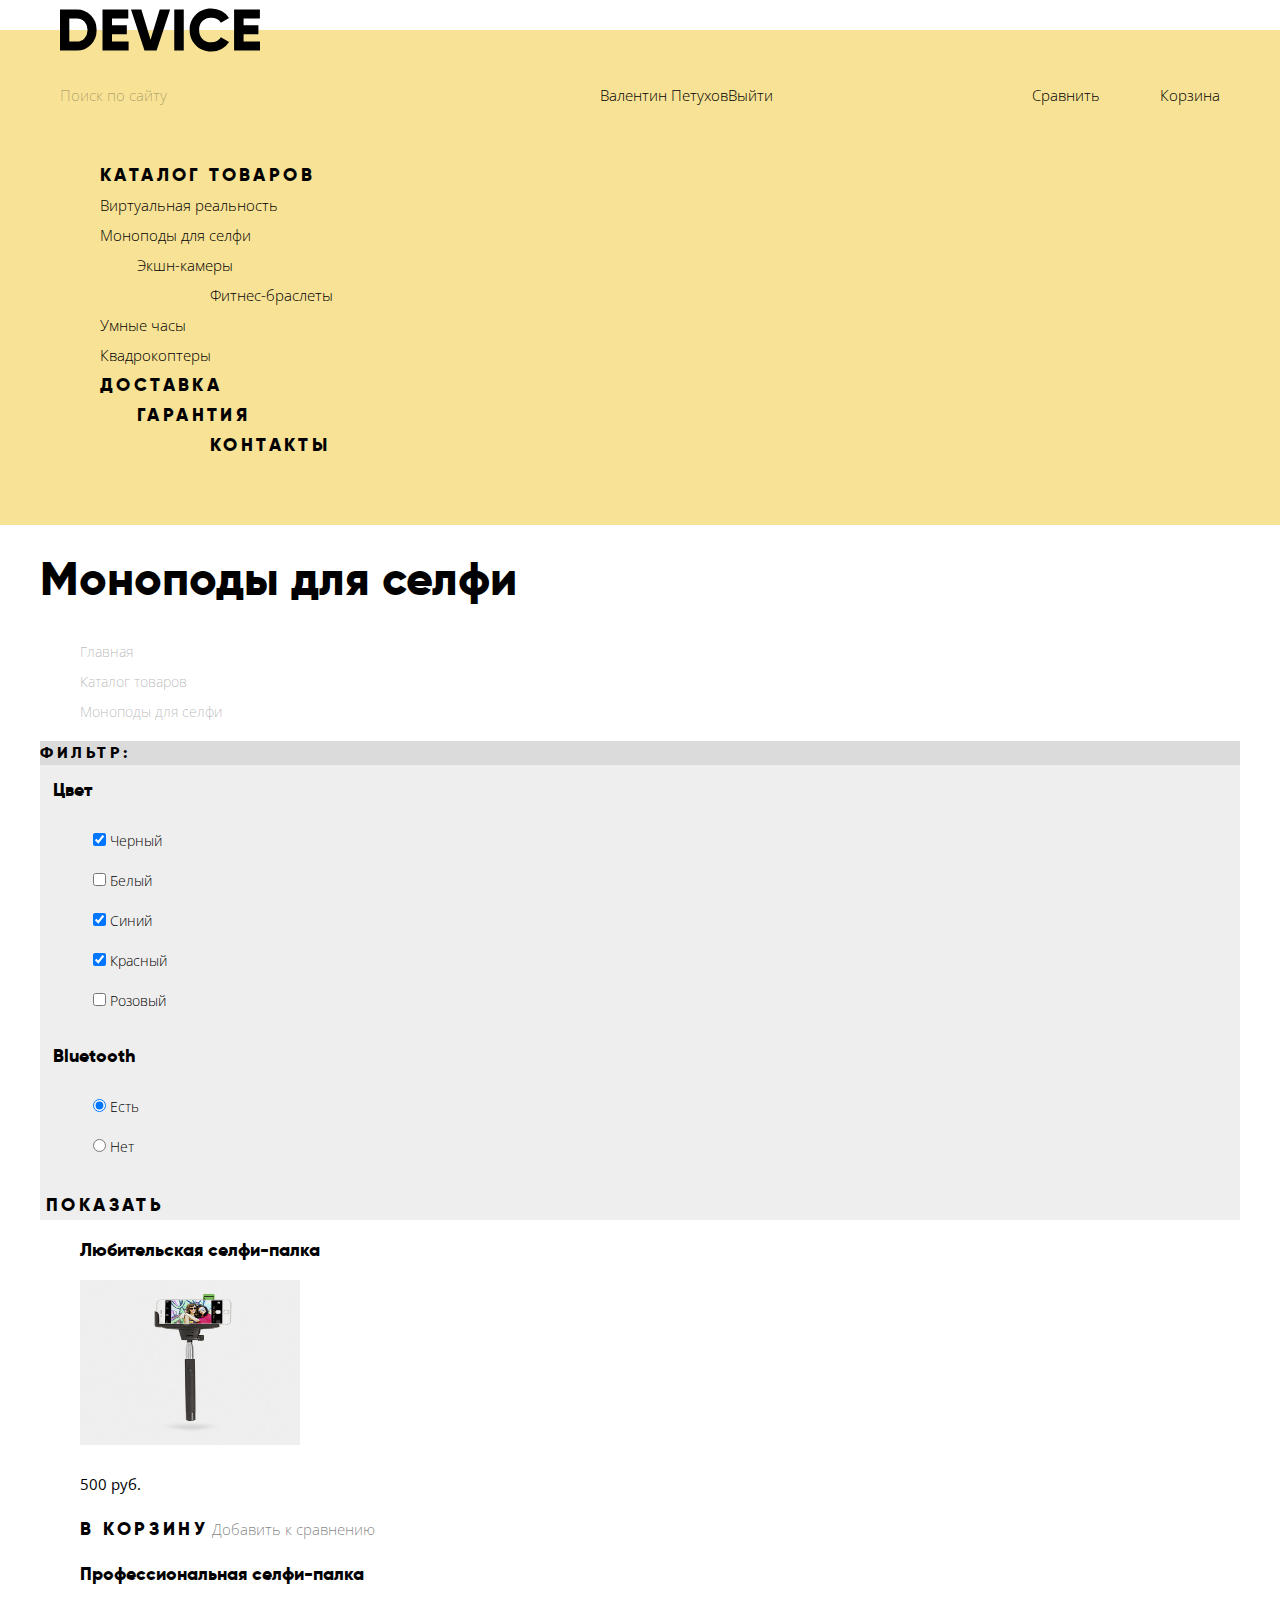
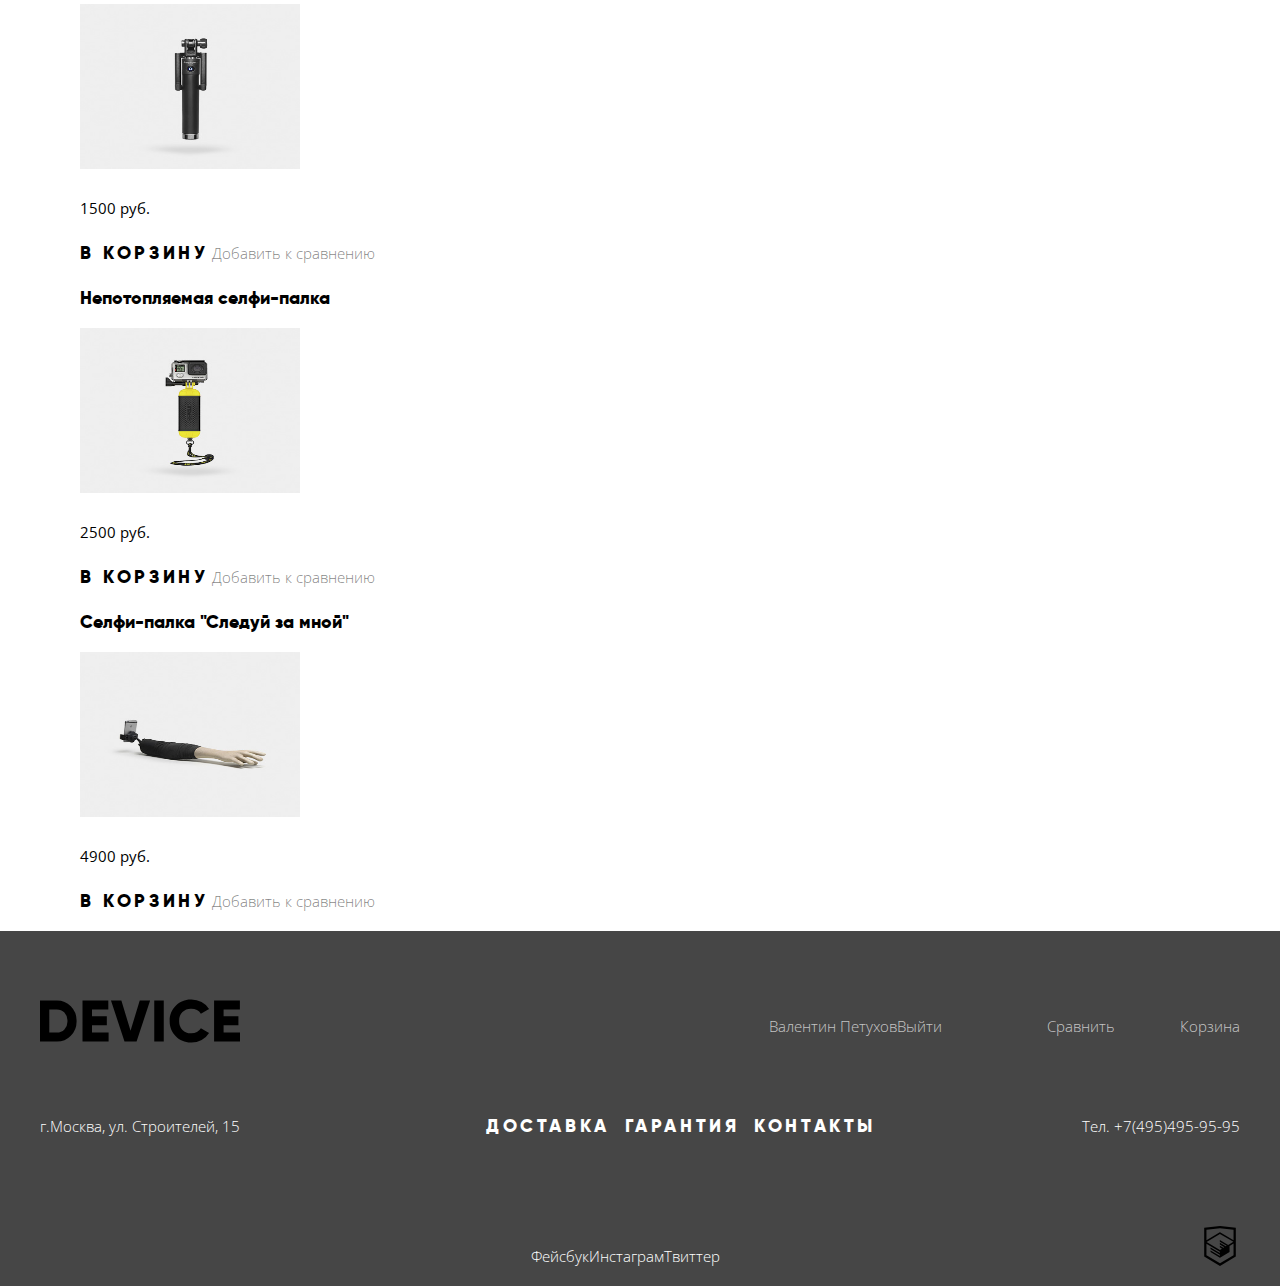
==== commit ebc8f3c7: "17.03" ====
--- a/catalog.html
+++ b/catalog.html
@@ -175,41 +175,54 @@
         </ul>
       </section>
     </main>
-    <footer class="main-footer">
-      <div class="footer-top">
-        <a class="main-footer-logo" href="index.html">
-          <img src="img/logo-footer.svg" width="200" height="50" alt="Логотип интернет-магазина «Девайс»">
-        </a>
-        <ul class="user-list-footer">
-          <li class="user-link"><a href="login.html">Валентин Петухов</a></li>
-          <li class="user-exit"><a href="logout.html">Выйти</a></li>
-        </ul>
-        <ul class="user-button-footer">
-          <li class="compare-link"><a href="compare.html">Сравнить</a></li>
-          <li class="cart-link"><a href="cart.html">Корзина</a></li>
-        </ul>
-      </div>
-      <div class="footer-middle">
-        <p class="footer-adress">
-          г.Москва, ул. Строителей, 15
-        </p>
-        <ul class="footer-container-navigation">
-          <li><a href="delivery.html">Доставка</a></li>
-          <li><a href="guarantee.html">Гарантия</a></li>
-          <li><a href="contacts.html">Контакты</a></li>
-        </ul>
-        <p class="footer-phone">
-          Тел. +7(495)495-95-95
-        </p>
-       </div>
-       <div class="footer-bottom">
-        <ul class="social-list">
-          <li><a class="social-button" href="#">Фейсбук</a></li>
-          <li><a class="social-button" href="#">Инстаграм</a></li>
-          <li><a class="social-button" href="#">Твиттер</a></li>
-        </ul>
-        <a class="htmlacademy-link" href="https://htmlacademy.ru"><img src="img/logo-html.svg" width="40" height="40" alt="разработчик htmlacademy»"></a>
-      </div>
-    </footer>
+    <div class="background-footer">
+      <footer class="main-footer">
+          <div class="container">
+            <div class="section-footer">
+        <div class="footer-top">
+          <div>
+            <a class="main-footer-logo">
+              <img src="img/logo-footer.svg" width="200" height="50" alt="Логотип интернет-магазина «Девайс»">
+            </a>
+          </div>
+          <div class="user-footer">
+            <ul class="user-list-footer">
+              <li class="user-link"><a href="login.html">Валентин Петухов</a></li>
+              <li class="user-exit"><a href="logout.html">Выйти</a></li>
+            </ul>
+            <ul class="user-button-footer">
+              <li class="compare-link"><a href="compare.html">Сравнить</a></li>
+              <li class="cart-link"><a href="cart.html">Корзина</a></li>
+            </ul>
+          </div>
+        </div>
+        <div class="footer-middle">
+          <p class="footer-adress">
+            г.Москва, ул. Строителей, 15
+          </p>
+          <ul class="footer-container-navigation">
+            <li><a href="delivery.html">Доставка</a></li>
+            <li><a href="guarantee.html">Гарантия</a></li>
+            <li><a href="contacts.html">Контакты</a></li>
+          </ul>
+          <div class="footer-container-phone">
+          <p class="footer-phone">
+            Тел. +7(495)495-95-95
+          </p>
+         </div>
+          </div>
+         </div>
+         <div class="footer-bottom">
+          <ul class="social-list">
+            <li><a class="social-button" href="#">Фейсбук</a></li>
+            <li><a class="social-button" href="#">Инстаграм</a></li>
+            <li><a class="social-button" href="#">Твиттер</a></li>
+          </ul>
+          <a class="htmlacademy-link" href="https://htmlacademy.ru"><img src="img/logo-html.svg" width="40" height="40" alt="разработчик htmlacademy»">
+          </a>
+        </div>
+        </div>
+      </footer>
+    </div>
   </body>
 </html>
--- a/css/style.css
+++ b/css/style.css
@@ -25,6 +25,7 @@
   text-transform: none;
 
   background-color: rgba(255,255,255,1);
+
 }
 
 .popup-map,
@@ -35,13 +36,6 @@
 
 a {
   text-decoration: none;
-}
-
-.main-header {
-  font-size: 15px;
-  line-height: 30px;
-  color: rgba(0,0,0,1);
-  background-color: rgba(247,226,150,1);
 }
 
 .user-list,
@@ -74,6 +68,11 @@
   line-height: 24px;
 }
 
+.submenu {
+  margin:0;
+  padding:0;
+}
+
 .find-link {
   color: rgba(0, 0, 0, 0.302)}
 
@@ -93,9 +92,6 @@
 .site-navigation a:focus,
 .button:focus {
   color: rgba(0, 0, 0, 0.302)}
-
-.main-footer {
-  background-color: rgba(70, 70, 70, 1)}
 
 .footer-top a {
   color: rgba(255, 255, 255, 0.702)
@@ -188,7 +184,6 @@
 
 .submenu li{
   list-style: none;
-
 }
 
 .title-catalog {
@@ -234,6 +229,7 @@
   font-weight: 800;
   font-size: 18px;
   line-height: 24px;
+  letter-spacing: 3.4px;
   font-style: normal;
   text-transform: uppercase;
 }
@@ -291,3 +287,343 @@
   text-transform: uppercase;
   letter-spacing: 3.6px;
 }
+
+* {
+  box-sizing: border-box;
+}
+
+.container {
+  width:1200px;
+  padding: 0, 90px;
+  margin: 0 auto;
+  }
+.main-header-logo {
+  position:absolute;
+  left:60px;
+  top:-25px;
+}
+
+.main-header {
+  font-size: 15px;
+  line-height: 30px;
+  color: rgba(0,0,0,1);
+  background-color: rgba(247,226,150,1);
+  margin-top: 30px;
+  position: relative;
+  padding: 50px 60px;
+  min-height: 300px;
+}
+
+.header-top {
+  display: flex;
+}
+.user-list, .user-button {
+  margin: 0;
+  padding: 0;
+  display: flex;
+}
+.user-button {
+  margin-left:auto;
+}
+.user-button li {
+  margin-left:60px;
+}
+.find-link {
+  width:540px;
+}
+}
+.site-navigation {
+  margin: 0;
+  padding: 0;
+  display: flex;
+}
+.header-navigation {
+  margin-top:50px;
+}
+.site-navigation li:nth-child(2){
+  margin-left: auto;
+}
+.site-navigation li:nth-child(4) {
+  margin-left:110px;
+}
+.site-navigation li:nth-child(3) {
+  margin-left:37px;
+}
+.about-container {
+  display: flex;
+  position: relative;
+  padding: 50px 60px;
+  justify-content: space-between;
+}
+section.about  {
+  width:620px;
+}
+section.contacts  {
+  width:580px;
+}
+.background-footer {
+  width: 100%;
+  background-color: rgba(70, 70, 70, 1)
+}
+
+.section-footer {
+  display: flex;
+  flex-direction: column;
+}
+.footer-top {
+  padding-top: 65px;
+  display: flex;
+  justify-content: space-between;
+}
+.footer-middle {
+  padding-top: 40px;
+  display: flex;
+  justify-content:space-between;
+}
+ul.footer-container-navigation{
+  display: flex;
+  justify-content:space-between;
+  width:430px;
+}
+.footer-container-navigation{
+}
+
+.user-list-footer,
+.user-button-footer{
+  display: flex;
+}
+.footer-container-phone {
+
+}
+a.main-footer-logo {
+  margin-left: auto;
+}
+.user-footer {
+  display: flex;
+}
+.user-button-footer {
+  display: flex;
+}
+.user-button-footer li {
+  margin-left: 65px;
+}
+.footer-bottom {
+  padding-top: 70px;
+  display: flex;
+  justify-content: center;
+}
+.social-list{
+  margin-left: auto;
+  display: flex;
+  padding: 0 480px;
+}
+.popular-categories{
+  display: flex;
+  justify-content: space-between;
+  list-style-type: none;
+}
+.popular-categories li{
+  display: flex;
+  position: relative;
+}
+
+.popular-categories a {
+  display: flex;
+  flex-wrap: wrap;
+  width: 160px;
+  padding-top: 195px;
+
+  font-family: "gilroy", "Arial", sans-serif;
+  font-weight: 800;
+  font-size: 18px;
+  line-height: 24px;
+  color: rgba(0,0,0,1)
+}
+.popular-categories a:focus {
+color: rgba(0, 0, 0, 0.302);
+}
+.popular-categories a::before {
+background-color: rgba(247,226,150,1);
+}
+.popular-categories a::before,
+.popular-categories a::after {
+content: "";
+position: absolute;
+left: 0;
+top: 0;
+width: 160px;
+height: 160px;
+}
+.popular-categories a::after {
+  background-position: center;
+  background-repeat: no-repeat;
+  margin-bottom:33px;
+  cursor: pointer;
+}
+.virt-cat::after {
+  background-image: url("../img/popular-1.png");
+}
+.popular-categories li .mono-cat::after {
+  background-image: url("../img/popular-2.png");
+  background-position: bottom;
+}
+.cam-cat::after {
+  background-image: url("../img/popular-3.png");
+}
+.fit-cat::after {
+  background-image: url("../img/popular-4.png");
+}
+.smart-cat::after {
+  background-image: url("../img/popular-5.png");
+}
+.cvatro-cat::after {
+  background-image: url("../img/popular-6.png");
+}
+.popular-categories a:hover:before{
+  background-color: rgba(240,197,46,1);
+}
+.virt-cat:focus:after {
+  background-image: url("../img/popular-1 focus.png");
+}
+.popular-categories li .mono-cat:focus:after {
+  background-image: url("../img/popular-2 focus.png");
+  background-position: bottom;
+}
+.cam-cat:focus:after {
+  background-image: url("../img/popular-3 focus.png");
+}
+.fit-cat:focus:after {
+  background-image: url("../img/popular-4 focus.png");
+}
+.smart-cat:focus:after {
+  background-image: url("../img/popular-5 focus.png");
+}
+.cvatro-cat:focus:after {
+  background-image: url("../img/popular-6 focus.png");
+}
+.slides-news {
+  display: flex;
+  justify-content: flex-end;
+}
+.slides-column-right {
+  width: 560px;
+}
+.slides-column-left {
+  display: flex;
+  justify-content: center;
+  width: 640px;
+}
+.slides-title {
+font-size: 41px;
+font-family: "gilroy", "Arial", sans-serif;
+color: rgb(0, 0, 0);
+font-weight: bold;
+line-height: 41px;
+text-align: left;
+}
+.slides-wrapper {
+  display: flex;
+  flex-direction: column;
+}
+.slides-wrapper-buttons {
+  display: flex;
+  justify-content: space-between;
+  width: 480px;
+  padding-left: 44px;
+  margin-top: 40px;
+}
+.advantages-list ul{
+  display: flex;
+  justify-content: flex-start;
+  margin-top: 40px;
+}
+.advantage {
+  font-size: 36px;
+  font-family: "gilroy", "Arial", sans-serif;
+  color: rgb(0, 0, 0);
+  line-height: 1.333;
+}
+.advantages-list li{
+  list-style-type: none;
+  display: flex;
+  flex-direction: column;
+  margin-right: 80px;
+
+}
+.slides-column-right {
+  margin-top:80px;
+
+}
+.advantages-list {
+  display: flex;
+  justify-content: flex-start;
+  margin-left: -44px;
+}
+.about-services {
+  display: flex;
+  min-height: 390px;
+  align-items:center;
+}
+.services-column-right {
+  display: flex;
+  flex-direction: column;
+  width: 300px;
+}
+.services-column-left {
+  display: flex;
+  flex-direction: column;
+  justify-content: flex-start;
+  width: 460px;
+  margin-left: 120px;
+}
+.services-button {
+  margin-top: 30px;
+}
+.services-column-left h2{
+font-size: 40px;
+font-family: "Gilroy";
+font-weight: 800;
+line-height: 0;
+}
+.logotypes ul{
+  list-style-type: none;
+  display: flex;
+  justify-content: space-between;
+
+}
+.logotypes li {
+  width: 260px;
+  height: 100px;
+
+  background-position: center;
+  background-repeat: no-repeat;
+  margin-bottom:33px;
+  cursor: pointer;
+}
+.logotypes li:first-child {
+  background-image: url("../img/logo-1.jpg.png");
+}
+.logotypes li:nth-child(2) {
+  background-image: url("../img/logo-2.jpg.png");
+}
+.logotypes li:nth-child(3) {
+  background-image: url("../img/logo-3.jpg.png");
+}
+.logotypes li:nth-child(4) {
+  background-image: url("../img/logo-4.jpg.png");
+}
+
+.logotypes li:first-child:hover {
+  background-image: url("../img/logo-1.jpg hover.png");
+}
+
+
+.logotypes li:nth-child(2):hover {
+  background-image: url("../img/logo-2.jpg hover.jpg");
+}
+.logotypes li:nth-child(3):hover {
+  background-image: url("../img/logo-3.jpg hover.jpg");
+}
+.logotypes li:nth-child(4):hover {
+  background-image: url("../img/logo-4.jpg hover.jpg");
+}
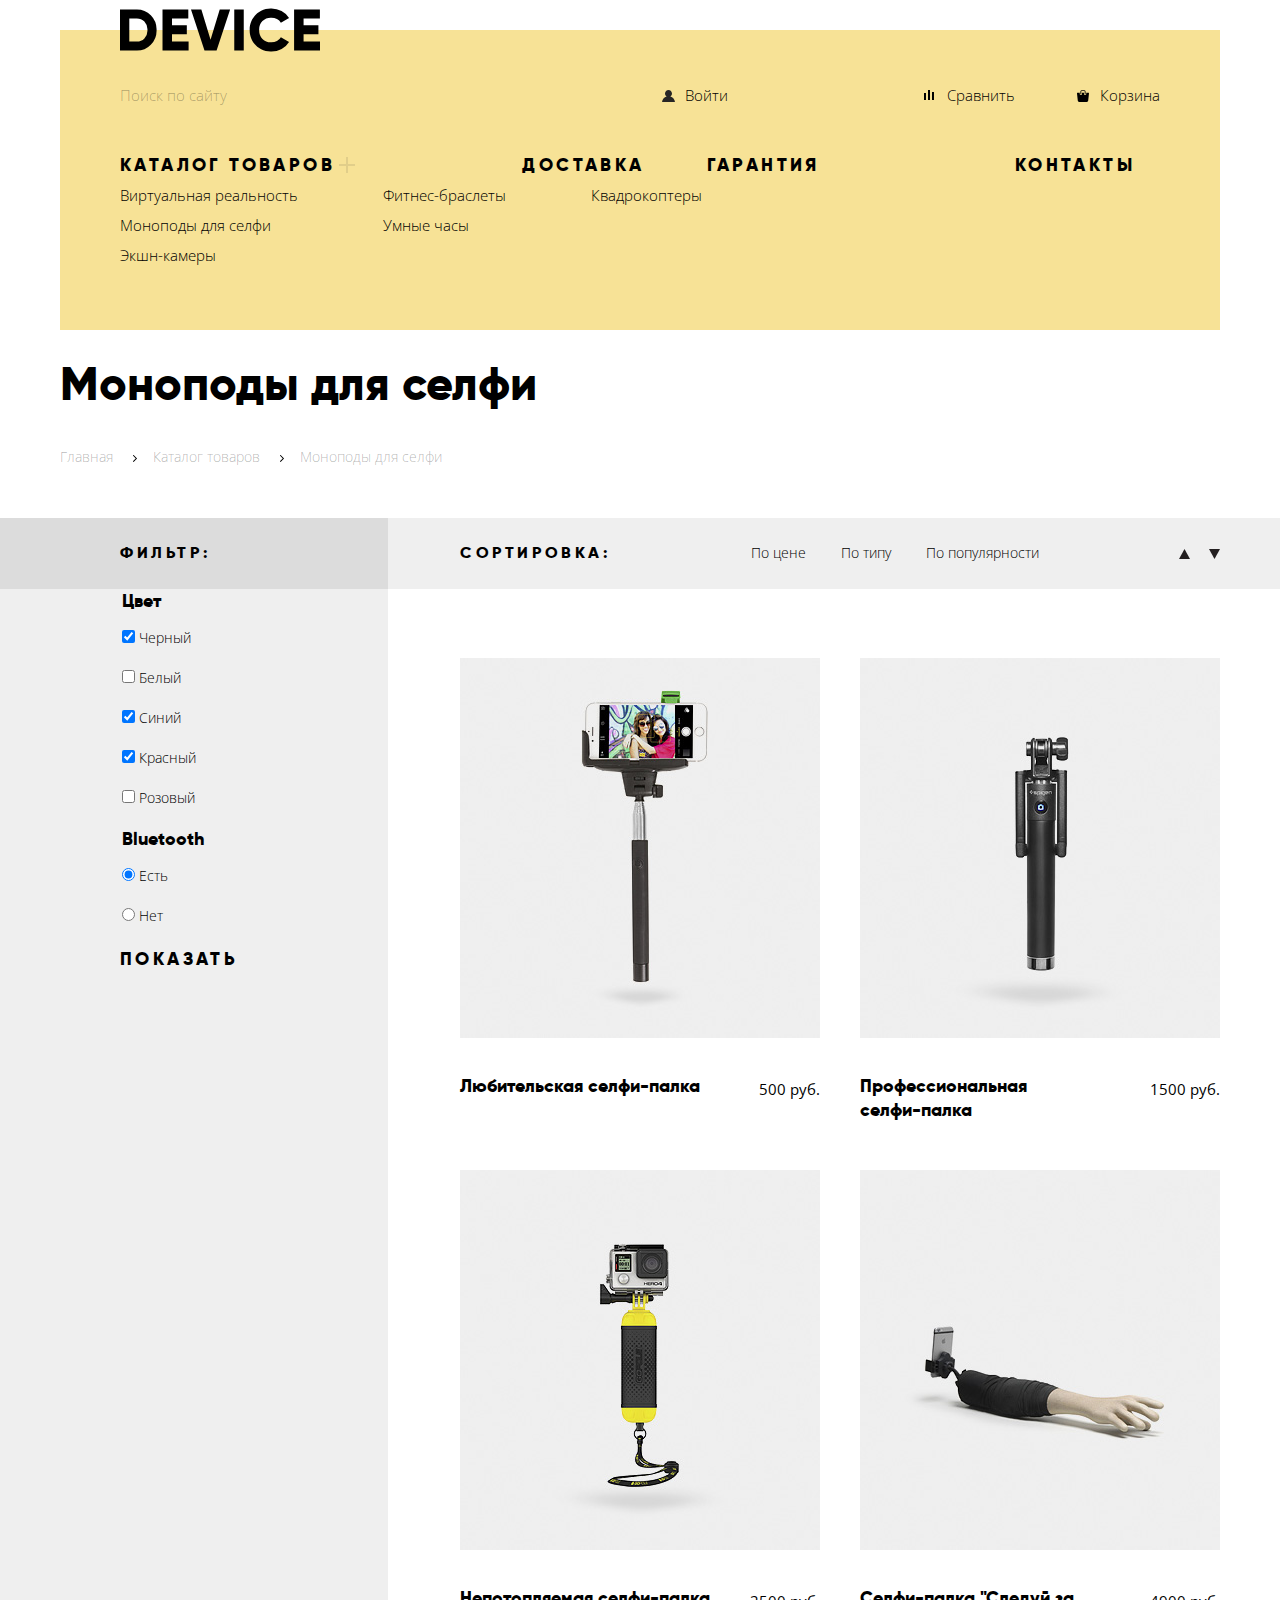
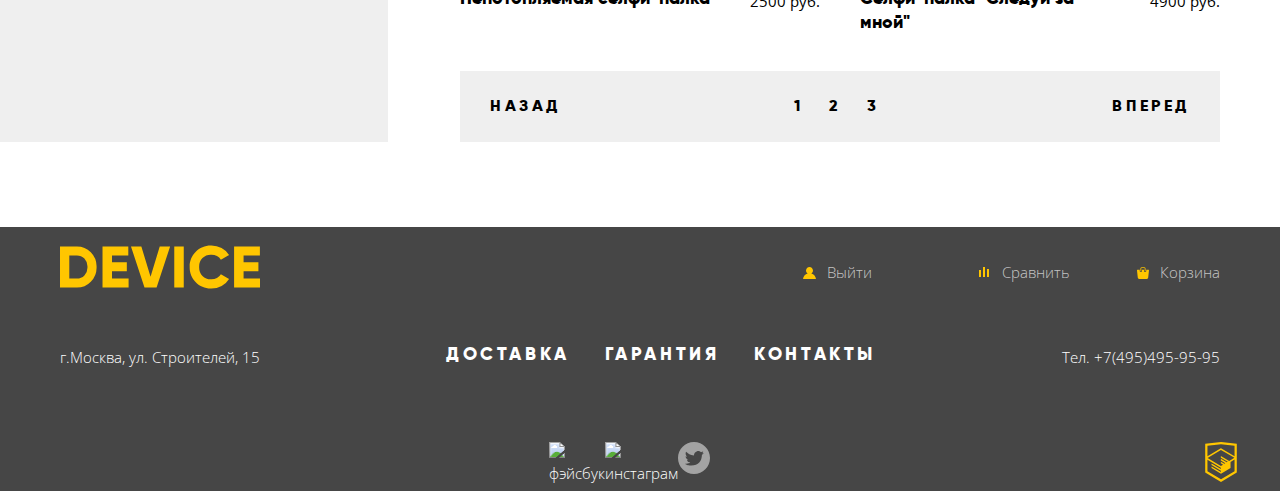
==== commit c3142851: "25/03" ====
--- a/catalog.html
+++ b/catalog.html
@@ -8,32 +8,38 @@
     <link href="css/style.css" rel="stylesheet">
   </head>
   <body>
-    <header class="main-header">
-     <div class="header-top">
-        <a class="main-header-logo" href="index.html">
-          <img href="index.html" src="img/logo.svg" width="200" height="50" alt="Логотип интернет-магазина «Девайс»">
-        </a>
-        <span class="find-link">Поиск по сайту</span>
-        <ul class="user-list">
-          <li class="user-link"><a href="login.html">Валентин Петухов</a></li>
-          <li class="user-exit"><a href="logout.html">Выйти</a></li>
-        </ul>
-        <ul class="user-button">
-          <li class="compare-link"><a href="compare.html">Сравнить</a></li>
-          <li class="cart-link"><a href="cart.html">Корзина</a></li>
-        </ul>
-      </div>
-      <nav class="header-navigation">
+    <div class="container">
+      <header class="main-header">
+      <div class="header-top">
+         <a class="main-header-logo" href="index.html">
+           <img href="index.html" src="img/logo.svg" width="200" height="50" alt="Логотип интернет-магазина «Девайс»">
+         </a>
+         <span class="find-link">Поиск по сайту</span>
+         <ul class="user-list">
+           <li class="user-link"><a href="login.html">Войти</a></li>
+         </ul>
+         <ul class="user-button">
+           <li class="compare-link"><a href="compare.html">Сравнить</a></li>
+           <li class="cart-link"><a href="cart.html">Корзина</a></li>
+         </ul>
+       </div>
+        <nav class="header-navigation">
         <ul class="site-navigation">
-          <li class="nav-list"><a href="catalog.html">Каталог товаров</a>
-           <ul class="submenu">
-             <li><a href="#">Виртуальная реальность</a></li>
-             <li><a href="#">Моноподы для селфи</a></li>
-             <li><a href="#">Экшн-камеры</a></li>
-             <li><a href="#">Фитнес-браслеты</a></li>
-             <li><a href="#">Умные часы</a></li>
-             <li><a href="#">Квадрокоптеры</a></li>
-           </ul>
+          <li class="nav-list catalog"><a class="catalog-button" href="catalog.html">Каталог товаров</a>
+            <div class="submenu">
+              <ul class="column-submenu">
+                <li><a href="#">Виртуальная реальность</a></li>
+                <li><a href="#">Моноподы для селфи</a></li>
+                <li><a href="#">Экшн-камеры</a></li>
+              </ul>
+              <ul class="column-submenu">
+                <li><a href="#">Фитнес-браслеты</a></li>
+                <li><a href="#">Умные часы</a></li>
+              </ul>
+              <ul class="column-submenu">
+                <li><a href="#">Квадрокоптеры</a></li>
+              </ul>
+            </div>
           </li>
           <li class="nav-list"><a href="delivery.html">Доставка</a></li>
           <li class="nav-list"><a href="guarantee.html">Гарантия</a></li>
@@ -41,139 +47,169 @@
         </ul>
       </nav>
     </header>
-    <main class="container">
-      <h1 class="page-title title-catalog">Моноподы для селфи</h1>
-      <ul class="breadcrumbs">
-        <li><a href="index.html">Главная</a></li>
-        <li><a href="catalog.html">Каталог товаров</a></li>
-        <li class="breadcrumbs-current"><a href="#">Моноподы для селфи</a></li>
-      </ul>
-      <section class="filters">
-        <h2 class="filter-hidden">Фильтр:</h2>
-        <form class="catalog-form" action="https://echo.htmlacademy.ru" metod="get">
-          <fieldset>
-            <legend>Цвет</legend>
-            <ul class="filter-color">
-              <li class="filter-option">
-                <input class="filter-input filter-input-checkbox" type="checkbox" name="black" id="black" checked>
-                <label for="black">Черный</label>
-              </li>
-              <li class="filter-option">
-                <input class="filter-input filter-input-checkbox" type="checkbox" name="white" id="white">
-                <label for="white">Белый</label>
-              </li>
-              <li class="filter-option">
-                <input class="filter-input filter-input-checkbox" type="checkbox" name="blue" id="blue" checked>
-                <label for="blue">Синий</label>
-              </li>
-              <li class="filter-option">
-                <input class="filter-input filter-input-checkbox" type="checkbox" name="red" id="red" checked>
-                <label for="red">Красный</label>
-              </li>
-              <li class="filter-option">
-                <input class="filter-input filter-input-checkbox" type="checkbox" name="pink" id="pink">
-                <label for="pink">Розовый</label>
-              </li>
+    </div>
+    <main>
+      <div class="container">
+        <h1 class="page-title title-catalog">Моноподы для селфи</h1>
+        <ul class="breadcrumbs">
+          <li><a class="nav-arrow" href="index.html">Главная</a></li>
+          <li><a class="nav-arrow" href="catalog.html">Каталог товаров</a></li>
+          <li class="breadcrumbs-current"><a href="#">Моноподы для селфи</a></li>
+        </ul>
+      </div>
+      <div class="catalog-decoration">
+        <div class="filter-decoration">
+          <div class="container main-section">
+            <section class="filters">
+              <h2 class="filter-hidden">Фильтр:</h2>
+              <form class="catalog-form" action="https://echo.htmlacademy.ru" metod="get">
+                <fieldset>
+                  <legend>Цвет</legend>
+                  <ul class="filter-color">
+                    <li class="filter-option">
+                      <input class="filter-input filter-input-checkbox" type="checkbox" name="black" id="black" checked>
+                      <label for="black">Черный</label>
+                    </li>
+                    <li class="filter-option">
+                      <input class="filter-input filter-input-checkbox" type="checkbox" name="white" id="white">
+                      <label for="white">Белый</label>
+                    </li>
+                    <li class="filter-option">
+                      <input class="filter-input filter-input-checkbox" type="checkbox" name="blue" id="blue" checked>
+                      <label for="blue">Синий</label>
+                    </li>
+                    <li class="filter-option">
+                      <input class="filter-input filter-input-checkbox" type="checkbox" name="red" id="red" checked>
+                      <label for="red">Красный</label>
+                    </li>
+                    <li class="filter-option">
+                      <input class="filter-input filter-input-checkbox" type="checkbox" name="pink" id="pink">
+                      <label for="pink">Розовый</label>
+                    </li>
+                  </ul>
+                </fieldset>
+                <fieldset>
+                  <legend>Bluetooth</legend>
+                  <ul class="bluetooth-filter">
+                    <li class="filter-option">
+                     <input class="filter-input filter-input-radio" type="radio" name="bluetooth" value="have-bluetooth" id="have" checked>
+                     <label for="have">Есть</label>
+                    </li>
+                    <li class="filter-option">
+                     <input class="filter-input filter-input-radio" type="radio" name="bluetooth" value="have-not-bluetooth" id="have-not">
+                     <label for="have-not">Нет<label>
+                    </li>
+                  </ul>
+                </fieldset>
+                <button type="submit button" class="button-form">Показать</button>
+              </form>
+            </section>
+            <section class="catalog">
+            <div class="sorting">
+              <span class="sorting-span">Сортировка:</span>
+              <ul class="sorting-list">
+                <li><a class="sorting-link" href="#">По цене</a></li></li>
+                <li><a class="sorting-link" href="#">По типу</a></li></li>
+                <li><a class="sorting-link" href="#">По популярности</a></li></li>
+              </ul>
+              <ul class=sorting-arrow-list>
+                <li><a class="sorting-arrow" href="#"><img src="img/icon-up-dir.svg" width="11" height="10" alt="от меньшего к большему"></a></li>
+                <li><a class="sorting-arrow" href="#"><img src="img/icon-down-dir.svg" width="11" height="10" alt="от большего к меньшему"></a></li>
+              </ul>
+            </div>
+            <h2 class="visually-hidden">Список моноподов для селфи</h2>
+            <ul class="catalog-list">
+              <li class="catalog-item">
+                  <img src="img/product-1.jpg" width="360" height="380" alt="Любительская селфи-палка">
+                  <div class="items-wrapper">
+                   <h3>
+                     <a href="catalog-item.html">
+                       Любительская селфи-палка
+                     </a>
+                   </h3>
+                   <p class="catalog-item-price">
+                     <b>500 руб.</b>
+                   </p>
+                 </div>
+                 <div class="invisible-buttons">
+                   <a class="button-addtocart button visually-hidden" href="#">В корзину</a>
+                   <a class="button-addtocompare visually-hidden" href="#">Добавить к сравнению</a>
+                 </div>
+               </li>
+               <li class="catalog-item">
+                  <img src="img/product-2.jpg" width="360" height="380" alt="Профессиональная селфи-палка">
+                  <div class="items-wrapper wrap-container">
+                   <h3>
+                     <a href="catalog-item-2.html">
+                       Профессиональная селфи-палка
+                     </a>
+                   </h3>
+                   <p class="catalog-item-price">
+                     <b>1500 руб.</b>
+                   </p>
+                </div>
+                 <div class="invisible-buttons">
+                   <a class="button-addtocart button visually-hidden" href="#">В корзину</a>
+                   <a class="button-addtocompare visually-hidden" href="#">Добавить к сравнению</a>
+                 </div>
+               </li>
+
+               <li class="catalog-item">
+                 <p class="catalog-item-image">
+                   <a href="catalog-item-3.html">
+                     <img src="img/product-3.jpg" width="360" height="380" alt="Непотопляемая селфи-палка">
+                   </a>
+                 </p>
+                 <div class="items-wrapper">
+                   <h3>
+                     <a href="catalog-item-2.html">
+                       Непотопляемая селфи-палка
+                     </a>
+                   </h3>
+                   <p class="catalog-item-price">
+                     <b>2500 руб.</b>
+                   </p>
+                 </div>
+                 <div class="invisible-buttons">
+                   <a class="button-addtocart button visually-hidden" href="#">В корзину</a>
+                   <a class="button-addtocompare visually-hidden" href="#">Добавить к сравнению</a>
+                 </div>
+               </li>
+               <li class="catalog-item">
+                 <p class="catalog-item-image">
+                   <a href="catalog-item-4.html">
+                     <img src="img/product-4.jpg" width="360" height="380" alt="Селфи-палка "Следуй за мной"">
+                   </a>
+                 </p>
+                 <div class="items-wrapper">
+                   <h3>
+                     <a href="catalog-item-4.html">
+                       Селфи-палка "Следуй за мной"
+                     </a>
+                   </h3>
+                   <p class="catalog-item-price">
+                     <b>4900 руб.</b>
+                   </p>
+                 </div>
+                 <div class="invisible-buttons">
+                   <a class="button-addtocart button visually-hidden" href="#">В корзину</a>
+                   <a class="button-addtocompare visually-hidden" href="#">Добавить к сравнению</a>
+                 </div>
+               </li>
             </ul>
-          </fieldset>
-          <fieldset>
-            <legend>Bluetooth</legend>
-            <ul class="bluetooth-filter">
-              <li class="filter-option">
-               <input class="filter-input filter-input-radio" type="radio" name="bluetooth" value="have-bluetooth" id="have" checked>
-               <label for="have">Есть</label>
-              </li>
-              <li class="filter-option">
-               <input class="filter-input filter-input-radio" type="radio" name="bluetooth" value="have-not-bluetooth" id="have-not">
-               <label for="have-not">Нет<label>
-              </li>
-            </ul>
-          </fieldset>
-          <button type="submit button" class="button-form">Показать</button>
-        </form>
-      </section>
-      <section class="catalog">
-        <h2 class="visually-hidden">Список моноподов для селфи</h2>
-        <ul class="catalog-list">
-          <li class="catalog-item">
-            <h3>
-              <a href="catalog-item.html">
-                Любительская селфи-палка
-              </a>
-            </h3>
-             <p class="catalog-item-image">
-               <img src="img/product-1.jpg" width="220" height="165" alt="Любительская селфи-палка">
-             </p>
-             <p class="catalog-item-price">
-               <b>500 руб.</b>
-             </p>
-             <div class="invisible-buttons">
-               <a class="button-addtocart button" href="#">В корзину</a>
-               <a class="button-addtocompare" href="#">Добавить к сравнению</a>
-             </div>
-           </li>
-
-           <li class="catalog-item">
-             <h3>
-               <a href="catalog-item-2.html">
-                 Профессиональная селфи-палка
-               </a>
-             </h3>
-             <p class="catalog-item-image">
-               <a href="catalog-item-2.html">
-                 <img src="img/product-2.jpg" width="220" height="165" alt="Профессиональная селфи-палка">
-               </a>
-             </p>
-             <p class="catalog-item-price">
-               <b>1500 руб.</b>
-             </p>
-             <div class="invisible-buttons">
-               <a class="button-addtocart button" href="#">В корзину</a>
-               <a class="button-addtocompare" href="#">Добавить к сравнению</a>
-             </div>
-           </li>
-
-           <li class="catalog-item">
-             <h3>
-               <a href="catalog-item-2.html">
-                 Непотопляемая селфи-палка
-               </a>
-             </h3>
-             <p class="catalog-item-image">
-               <a href="catalog-item-3.html">
-                 <img src="img/product-3.jpg" width="220" height="165" alt="Непотопляемая селфи-палка">
-               </a>
-             </p>
-             <p class="catalog-item-price">
-               <b>2500 руб.</b>
-             </p>
-             <div class="invisible-buttons">
-               <a class="button-addtocart button" href="#">В корзину</a>
-               <a class="button-addtocompare" href="#">Добавить к сравнению</a>
-             </div>
-           </li>
-
-           <li class="catalog-item">
-             <h3>
-               <a href="catalog-item-4.html">
-                 Селфи-палка "Следуй за мной"
-               </a>
-             </h3>
-             <p class="catalog-item-image">
-               <a href="catalog-item-4.html">
-                 <img src="img/product-4.jpg" width="220" height="165" alt="Селфи-палка "Следуй за мной"">
-               </a>
-             </p>
-             <p class="catalog-item-price">
-               <b>4900 руб.</b>
-             </p>
-             <div class="invisible-buttons">
-               <a class="button-addtocart button" href="#">В корзину</a>
-               <a class="button-addtocompare" href="#">Добавить к сравнению</a>
-             </div>
-           </li>
-        </ul>
-      </section>
+            <div class="nav-catalog">
+              <span class="nav-catalog-span">Назад</span>
+              <ul class="nav-catalog-list">
+                <li><a class="sorting-span" href="#">1</a></li></li>
+                <li><a class="sorting-span" href="#">2</a></li></li>
+                <li><a class="sorting-span" href="#">3</a></li></li>
+              </ul>
+              <span class="nav-catalog-span">Вперед</span>
+            </div>
+          </section>
+          </div>
+        </div>
+      </div>
     </main>
     <div class="background-footer">
       <footer class="main-footer">
@@ -187,12 +223,12 @@
           </div>
           <div class="user-footer">
             <ul class="user-list-footer">
-              <li class="user-link"><a href="login.html">Валентин Петухов</a></li>
+              <li class="user-link visually-hidden"><a href="login.html">Валентин Петухов</a></li>
               <li class="user-exit"><a href="logout.html">Выйти</a></li>
             </ul>
             <ul class="user-button-footer">
-              <li class="compare-link"><a href="compare.html">Сравнить</a></li>
-              <li class="cart-link"><a href="cart.html">Корзина</a></li>
+              <li class="compare-link-footer"><a href="compare.html">Сравнить</a></li>
+              <li class="cart-link-footer"><a href="cart.html">Корзина</a></li>
             </ul>
           </div>
         </div>
@@ -214,11 +250,11 @@
          </div>
          <div class="footer-bottom">
           <ul class="social-list">
-            <li><a class="social-button" href="#">Фейсбук</a></li>
-            <li><a class="social-button" href="#">Инстаграм</a></li>
-            <li><a class="social-button" href="#">Твиттер</a></li>
+            <li><a class="social-button" href="#"><img src="img/fb.svg" width="32" height="32" alt="фэйсбук"></a></li>
+            <li><a class="social-button" href="#"><img src="img/inst.svg" width="32" height="32" alt="инстаграм"></a></li>
+            <li><a class="social-button" href="#"><img src="img/tvit.svg" width="32" height="32" alt="твиттер"></a></li>
           </ul>
-          <a class="htmlacademy-link" href="https://htmlacademy.ru"><img src="img/logo-html.svg" width="40" height="40" alt="разработчик htmlacademy»">
+          <a class="htmlacademy-link" href="https://htmlacademy.ru"><img src="img/logo-html-footer.svg" width="40" height="40" alt="разработчик htmlacademy»">
           </a>
         </div>
         </div>
--- a/css/style.css
+++ b/css/style.css
@@ -29,9 +29,21 @@
 }
 
 .popup-map,
-.popup-form,
-.visually-hidden {
+.popup-form {
 display: none
+}
+
+.visually-hidden:not(:focus):not(:active) {
+position:absolute;
+width: 1px;
+height: 1px;
+margin: -1px;
+border: 0;
+padding: 0;
+white-space: nowrap;
+clip-path: insert(100%);
+clip: rect(0 0 0 0);
+overflow: hidden;
 }
 
 a {
@@ -47,32 +59,60 @@
 .breadcrumbs,
 .filter-color,
 .bluetooth-filter,
-.catalog-list {
+.catalog-list{
  list-style: none;
 }
 .user-list a,
 .user-button a,
 .site-navigation a,
-.partners a,
 .user-list-footer a,
 .user-button-footer a,
-.footer-container-navigation a,
+.footer-ner-navigation a,
 .social-list a,
 .catalog-list a,
 .button {
-  color: rgba(0,0,0,1)}
+  color: rgba(0,0,0,1)
+}
 
 .breadcrumbs a {
+  position: relative;
   color: rgba(0, 0, 0, 0.302);
   font-size: 14px;
   line-height: 24px;
-}
-
+  padding-right: 40px;
+}
+.breadcrumbs a.nav-arrow::before {
+  content: "";
+  width: 4px;
+  height: 7px;
+  position: absolute;
+  top: 8px;
+  right: 16px;
+  background-image: url(../img/nav-arrow.svg);
+  background-repeat: no-repeat;
+}
+ul.breadcrumbs  {
+  margin: 0;
+  padding: 0;
+  display: flex;
+}
+ul.breadcrumbs  {
+  margin: 0;
+  padding: 0;
+}
 .submenu {
-  margin:0;
-  padding:0;
-}
-
+  position: absolute;
+  margin: 0;
+  padding: 0;
+  display: flex;
+
+}
+.column-submenu li{
+  margin: 0;
+  padding: 0;
+  list-style: none;
+  padding-right: 60px;
+}
 .find-link {
   color: rgba(0, 0, 0, 0.302)}
 
@@ -140,11 +180,6 @@
 .invisible-buttons .button-addtocompare:focus {
   color: rgba(0, 0, 0, 0.2)
 }
-
-.filters {
-  background-color: rgba(238, 238, 238, 1)
-}
-
 .button-form {
   font-family: "gilroy", "Arial", sans-serif;
   font-weight: 800;
@@ -173,6 +208,8 @@
 
 }
 .submenu a{
+  margin: 0;
+  padding: 0;
   font-family: 'Open Sans', "Arial", sans-serif;
   font-size: 15px;
   line-height: 30px;
@@ -181,11 +218,12 @@
   color: rgba(0,0,0,1);
   letter-spacing: inherit;
 }
-
-.submenu li{
-  list-style: none;
-}
-
+.submenu ul {
+  display: flex;
+  flex-direction: column;
+  margin: 0;
+  padding: 0;
+}
 .title-catalog {
   font-family: "gilroy", "Arial", sans-serif;
   font-weight: 800;
@@ -193,18 +231,78 @@
   line-height: 48px;
   font-style: normal;
 }
-
-.filter-hidden{
-  font-family: "gilroy", "Arial", sans-serif;
-  font-weight: 800;
-  background-color: rgba(219, 219, 219, 1);
+.sorting {
+  display: flex;
+  min-height: 71px;
+  background-color: rgba(239,239,239,1);
+  justify-content: space-between;
+}
+.nav-catalog{
+  display: flex;
+  min-height: 71px;
+  background-color: rgba(239,239,239,1);
+  justify-content: space-between;
+  margin: 37px 0 0 72px;
+  padding: 0 30px ;
+}
+.filter-hidden,
+span.sorting-span,
+span.nav-catalog-span {
+  font-family: "gilroy", "Arial", sans-serif;
+  font-weight: 800;
   font-size: 16px;
   line-height: 24px;
   font-style: normal;
   text-transform: uppercase;
   letter-spacing: 3.6px;
-}
-
+  padding: 23px 0;
+}
+.filter-hidden,
+span.sorting-span{
+  padding-left: 72px;
+}
+.sorting-span{
+  font-family: "gilroy", "Arial", sans-serif;
+  color: rgba(0, 0, 0, 1);
+  font-weight: 800;
+  font-size: 16px;
+  line-height: 24px;
+  font-style: normal;
+  text-transform: uppercase;
+  letter-spacing: 3.6px;
+}
+.sorting-link{
+  color: rgba(0, 0, 0, 1);
+  font-size: 14px;
+  line-height: 18px;
+
+}
+.sorting-list{
+  display: flex;
+  width: 288px;
+  justify-content: space-between;
+  margin: 0;
+  padding: 0;
+  list-style: none;
+    margin-top: 19px;
+}
+.nav-catalog-list{
+display: flex;
+width: 86px;
+justify-content: space-between;
+margin: 0;
+padding: 0;
+list-style: none;
+  margin-top: 19px;
+}
+.sorting-arrow-list{
+  display: flex;
+  justify-content: space-between;
+  margin: 20px 0;
+  padding: 0;
+  list-style: none;
+  width: 41px;
+}
 .contacts-hidden,
 .about-hidden {
   font-family: "gilroy", "Arial", sans-serif;
@@ -217,11 +315,13 @@
 }
 
 .partners li {
-font-family: "gilroy", "Arial", sans-serif;
+  list-style: none;
+  font-family: "gilroy", "Arial", sans-serif;
   font-weight: 800;
   font-size: 16px;
   line-height: 40px;
   font-style: normal;
+  padding-left: 35px;
 }
 
 .button {
@@ -293,7 +393,7 @@
 }
 
 .container {
-  width:1200px;
+  width:1160px;
   padding: 0, 90px;
   margin: 0 auto;
   }
@@ -317,6 +417,7 @@
 .header-top {
   display: flex;
 }
+
 .user-list, .user-button {
   margin: 0;
   padding: 0;
@@ -335,24 +436,27 @@
 .site-navigation {
   margin: 0;
   padding: 0;
-  display: flex;
-}
-.header-navigation {
-  margin-top:50px;
-}
-.site-navigation li:nth-child(2){
+}
+ .header-navigation ul.site-navigation {
+  margin: 0;
+  padding: 0;
+  display: flex;
+  margin-top:40px;
+}
+.site-navigation li.nav-list:nth-child(2){
   margin-left: auto;
 }
-.site-navigation li:nth-child(4) {
-  margin-left:110px;
-}
-.site-navigation li:nth-child(3) {
+.site-navigation li.nav-list:nth-child(4) {
+  margin-left:170px;
+}
+.site-navigation li.nav-list:nth-child(3) {
   margin-left:37px;
 }
 .about-container {
   display: flex;
   position: relative;
-  padding: 50px 60px;
+  padding: 0;
+  margin-top: 50px;
   justify-content: space-between;
 }
 section.about  {
@@ -362,16 +466,16 @@
   width:580px;
 }
 .background-footer {
+  margin-top: 85px;
   width: 100%;
   background-color: rgba(70, 70, 70, 1)
 }
-
 .section-footer {
   display: flex;
   flex-direction: column;
 }
 .footer-top {
-  padding-top: 65px;
+  padding-top: 15px;
   display: flex;
   justify-content: space-between;
 }
@@ -382,10 +486,15 @@
 }
 ul.footer-container-navigation{
   display: flex;
+  padding: 0;
+  margin: 0;
   justify-content:space-between;
   width:430px;
 }
-.footer-container-navigation{
+.footer-adress,
+.footer-phone{
+  margin: 0;
+  padding: 0;
 }
 
 .user-list-footer,
@@ -397,6 +506,7 @@
 }
 a.main-footer-logo {
   margin-left: auto;
+  color: rgba(255, 198, 0, 1);
 }
 .user-footer {
   display: flex;
@@ -413,11 +523,22 @@
   justify-content: center;
 }
 .social-list{
-  margin-left: auto;
-  display: flex;
-  padding: 0 480px;
-}
-.popular-categories{
+  display: flex;
+  display: flex;
+  margin:0 510px;
+  padding: 0;
+  width: 142px;
+  justify-content: space-between;
+}
+.social-list li{
+  padding:0;
+  margin: 0;
+
+}
+.popular-categories {
+  margin:0;
+  padding: 0;
+  margin-top: 134px;
   display: flex;
   justify-content: space-between;
   list-style-type: none;
@@ -529,7 +650,6 @@
   display: flex;
   justify-content: space-between;
   width: 480px;
-  padding-left: 44px;
   margin-top: 40px;
 }
 .advantages-list ul{
@@ -564,32 +684,48 @@
   min-height: 390px;
   align-items:center;
 }
+.services-column-left {
+  display: flex;
+  flex-direction: column;
+  width: 280px;
+}
 .services-column-right {
-  display: flex;
-  flex-direction: column;
-  width: 300px;
-}
-.services-column-left {
   display: flex;
   flex-direction: column;
   justify-content: flex-start;
-  width: 460px;
-  margin-left: 120px;
+  width: 455px;
+  margin-left: 135px;
+  margin-top: 4px;
 }
 .services-button {
-  margin-top: 30px;
-}
-.services-column-left h2{
+  position: relative;
+  margin: 0;
+  padding: 0;
+  text-align: center;
+  padding-left: 19px;
+  height: 40px;
+  border: 0;
+  background-color: transparent;
+}
+.button-two {
+  padding-left: 25px;
+}
+.button-three {
+  padding-left: 38px;
+}
+.services-column-right h2{
 font-size: 40px;
 font-family: "Gilroy";
 font-weight: 800;
 line-height: 0;
 }
 .logotypes ul{
+  padding: 0;
+  margin: 0;
   list-style-type: none;
   display: flex;
   justify-content: space-between;
-
+  margin-top: 134px;
 }
 .logotypes li {
   width: 260px;
@@ -627,3 +763,395 @@
 .logotypes li:nth-child(4):hover {
   background-image: url("../img/logo-4.jpg hover.jpg");
 }
+.user-link a{
+  padding-left: 25px;
+  position: relative;
+}
+.user-link a::before {
+  content: "";
+  width: 16px;
+  height: 18px;
+  position: absolute;
+  top: 5px;
+  left: 2px;
+  background-image: url("../img/user.svg");
+  background-repeat: no-repeat;
+  background-position: 0 0;
+}
+.compare-link a{
+  padding-left: 25px;
+  position: relative;
+}
+.compare-link a::before {
+  content: "";
+  width: 16px;
+  height: 18px;
+  position: absolute;
+  top: 5px;
+  left: 2px;
+  background-image: url("../img/compare.svg");
+  background-repeat: no-repeat;
+  background-position: 0 0;
+}
+.compare-link-footer a{
+  padding-left: 25px;
+  position: relative;
+}
+.compare-link-footer a::before {
+  content: "";
+  width: 16px;
+  height: 18px;
+  position: absolute;
+  top: 5px;
+  left: 2px;
+  background-image: url("../img/compare-footer.svg");
+  background-repeat: no-repeat;
+  background-position: 0 0;
+}
+.cart-link a::before {
+  content: "";
+  width: 16px;
+  height: 18px;
+  position: absolute;
+  top: 5px;
+  left: 2px;
+  background-image: url("../img/cart.svg");
+  background-repeat: no-repeat;
+  background-position: 0 0;
+}
+.cart-link a{
+  padding-left: 25px;
+  position: relative;
+}
+.cart-link-footer a::before {
+  content: "";
+  width: 16px;
+  height: 18px;
+  position: absolute;
+  top: 5px;
+  left: 2px;
+  background-image: url("../img/cart-footer.svg");
+  background-repeat: no-repeat;
+  background-position: 0 0;
+}
+.cart-link-footer a{
+  padding-left: 25px;
+  position: relative;
+}
+.compare-link a:hover::before,
+.user-link a:hover::before,
+.cart-link a:focus::before
+{
+  opacity: 0.6;
+}
+.compare-link a:focus::before,
+.user-link a:focus::before,
+.cart-link a:focus::before
+{
+  opacity: 0.302;
+}
+.nav-list a{
+  position: relative;
+  padding-right: 25px;
+}
+.catalog  >a::after {
+  content: "";
+  width: 16px;
+  height: 18px;
+  position: absolute;
+  top: 2px;
+  left:219px;
+  opacity: 0.102;
+  background-image: url("../img/plus.svg");
+  background-repeat: no-repeat;
+  background-position: 0 0;
+}
+.slider-container {
+  position: relative;
+}
+.slides-buttons {
+  position: absolute;
+  top: 368px;
+  right: 78px;
+  z-index: 20;
+  font-size: 0;
+}
+.visually-hidden-buttons {
+  position: absolute;
+  width: 1px;
+  height: 1px;
+  clip: rect(0, 0, 0, 0);
+}
+.slides-buttons label {
+  display: inline-block;
+  position: relative;
+  top:12px;
+  width: 12px;
+  height: 12px;
+  margin-right: 21px;
+  vertical-align: top;
+  background-color: transparent;
+  border-radius: 100%;
+  cursor: pointer;
+  border: 1px solid black;
+}
+.first-slide {
+  display: none;
+}
+#slide-1:checked ~ .slides-news #slide1,
+#slide-2:checked ~ .slides-news #slide2,
+#slide-3:checked ~ .slides-news #slide3 {
+  display: block;
+}
+#slide-1:checked ~ .slides-news label[for="slide-1"]:before,
+#slide-2:checked ~ .slides-news label[for="slide-2"]:before,
+#slide-3:checked ~ .slides-news label[for="slide-3"]:before {
+  content: "";
+  display: block;
+  position: absolute;
+  top: 2px;
+  right: 2px;
+  width: 4px;
+  height: 4px;
+  background-color: transparent;
+  border-radius: 100%;
+  cursor: pointer;
+  border: 1px solid black;
+  z-index: 10;
+}
+.slides-wrapper-buttons a:hover{
+  background-color: rgba(240,197,46,1);
+  width: 220px;
+}
+.slides-wrapper-buttons a:focus{
+  background-color: rgba(240,197,46,1);
+  width: 220px;
+}
+
+.slides-wrapper-buttons a {
+  background-image: url("../img/Layer-button.png");
+  background-repeat: no-repeat;
+  background-position: center;
+  text-align: center;
+  width: 220px;
+  ;
+}
+button.services-button::after {
+  content: "";
+  display: block;
+  top: 0;
+  left: 0;
+  width: inherit;
+  height: inherit;
+  position: absolute;
+  background-image: url("../img/Layer-button.png");
+  background-repeat: no-repeat;
+  background-position: center;
+  width: 160px;
+  z-index: -1;
+}
+div.about-services.decoration::after {
+  left: 70%;
+}
+div.services-button-Layer{
+  position: relative;
+  margin: 0;
+  padding: 0;
+  width: 280px;
+  text-align: left;
+  margin-top: 30px;
+  height: 40px;
+  z-index: -4;
+}
+section.about-services::before {
+  content: "";
+  display: block;
+  margin-top: 6px;
+  width: 7px;
+  height: 319px;
+  position: relative;
+  left: 280px;
+background-image: url("../img/Layer6.png");
+  z-index: -4;
+}
+.slides-list {
+ list-style: none;
+ padding: 0;
+ margin: 0;
+}
+.about p,
+.contacts p {
+  width: 460px;
+  margin: 0;
+  padding: 0;
+  margin-top: 44px;
+}
+ul.partners {
+  position: relative;
+  margin: 0;
+  padding:0;
+  margin-top: 65px;
+}
+.partners li::before {
+  content: "";
+  display: block;
+  position: absolute;
+  right: 611px;
+  margin-top: 17px;
+  width: 4px;
+  height: 4px;
+  background-color: transparent;
+  border-radius: 100%;
+  border: 2px solid rgba(229,229,229,1);
+}
+a.button-about,
+a.button-write{
+  display:block;
+  background-image: url("../img/Layer-button.png");
+  background-repeat: no-repeat;
+  background-position: center;
+  text-align: center;
+
+  margin-top: 65px;
+}
+a.button-about{
+  width: 220px;
+}
+a.button-write{
+  width: 220px;
+}
+a.button-about:hover,
+a.button-write:hover {
+  background-color: rgba(240,197,46,1);
+}
+a.button-about:focus,
+a.button-write:focus{
+  background-color: rgba(240,197,46,1);
+}
+.contacts img {
+  margin-top: 44px;
+  height: 266px;
+  width: 560px;
+}
+.user-exit a {
+  margin:0;
+  padding: 0;
+  padding-left: 26px;
+  position: relative;
+}
+li.user-exit{
+  margin: 0;
+  padding: 0;
+}
+.user-exit a::after {
+  content: "";
+  width: 16px;
+  height: 18px;
+  position: absolute;
+  top: 5px;
+  left: 2px;
+  background-image: url("../img/user-footer.svg");
+  background-repeat: no-repeat;
+  background-position: 0 0;
+}
+.main-section{
+  display: flex;
+}
+.filters {
+  width: 328px;
+}
+ul.catalog-list {
+  margin: 0;
+  padding: 0;
+  display: flex;
+  flex-wrap: wrap;
+  margin-left: 32px;
+  margin-top: 21px;
+}
+li.catalog-item {
+  margin-left: 40px;
+    margin-top: 48px;
+}
+.catalog {
+  width: 832px;
+}
+div.items-wrapper {
+  display: flex;
+  justify-content: space-between;
+  margin-top: 27px;
+}
+.items-wrapper h3 {
+  margin: 0;
+  padding-left: 0;
+  display: flex;
+  flex-wrap: wrap;
+  width: 260px;
+}
+.wrap-container h3 {
+  width: 230px;
+}
+.items-wrapper p {
+  margin: 0;
+  padding: 0;
+}
+.catalog-item-image {
+  margin: 0;
+  padding: 0;
+}
+.filters h2 {
+  padding:23px 0;
+  margin: 0;
+  padding-left: 60px;
+  min-height: 71px;
+    background-color: rgba(220,220,220,1);
+}
+ul.filter-color,
+ul.bluetooth-filter {
+  margin: 0;
+  padding: 0;
+}
+.filters fieldset,
+.button-form {
+  padding-left: 60px;
+}
+div.filter-decoration,
+div.catalog-decoration {
+  margin-top: 47px;
+  position: relative;
+}
+div.catalog-decoration::before {
+  left: 70%;
+  content: "";
+  display: flex;
+  top: 0;
+  width: 100%;
+  height: 71px;
+  position: absolute;
+  background-color: rgba(239,239,239,1);
+  z-index: -1;
+}
+div.filter-decoration::before {
+  right: 70%;
+  content: "";
+  display: flex;
+  top: 0;
+  width: 100%;
+  height: 71px;
+  position: absolute;
+  background-color: rgba(220,220,220,1);
+  z-index: -10;
+}
+div.filter-decoration::after {
+right: 70%;
+content: "";
+display: flex;
+top: 0;
+width: 100%;
+height: 100%;
+position: absolute;
+background-color: rgba(239,239,239,1);
+z-index: -11;
+}
+.filters {
+  background-color: rgba(239,239,239,1);
+}
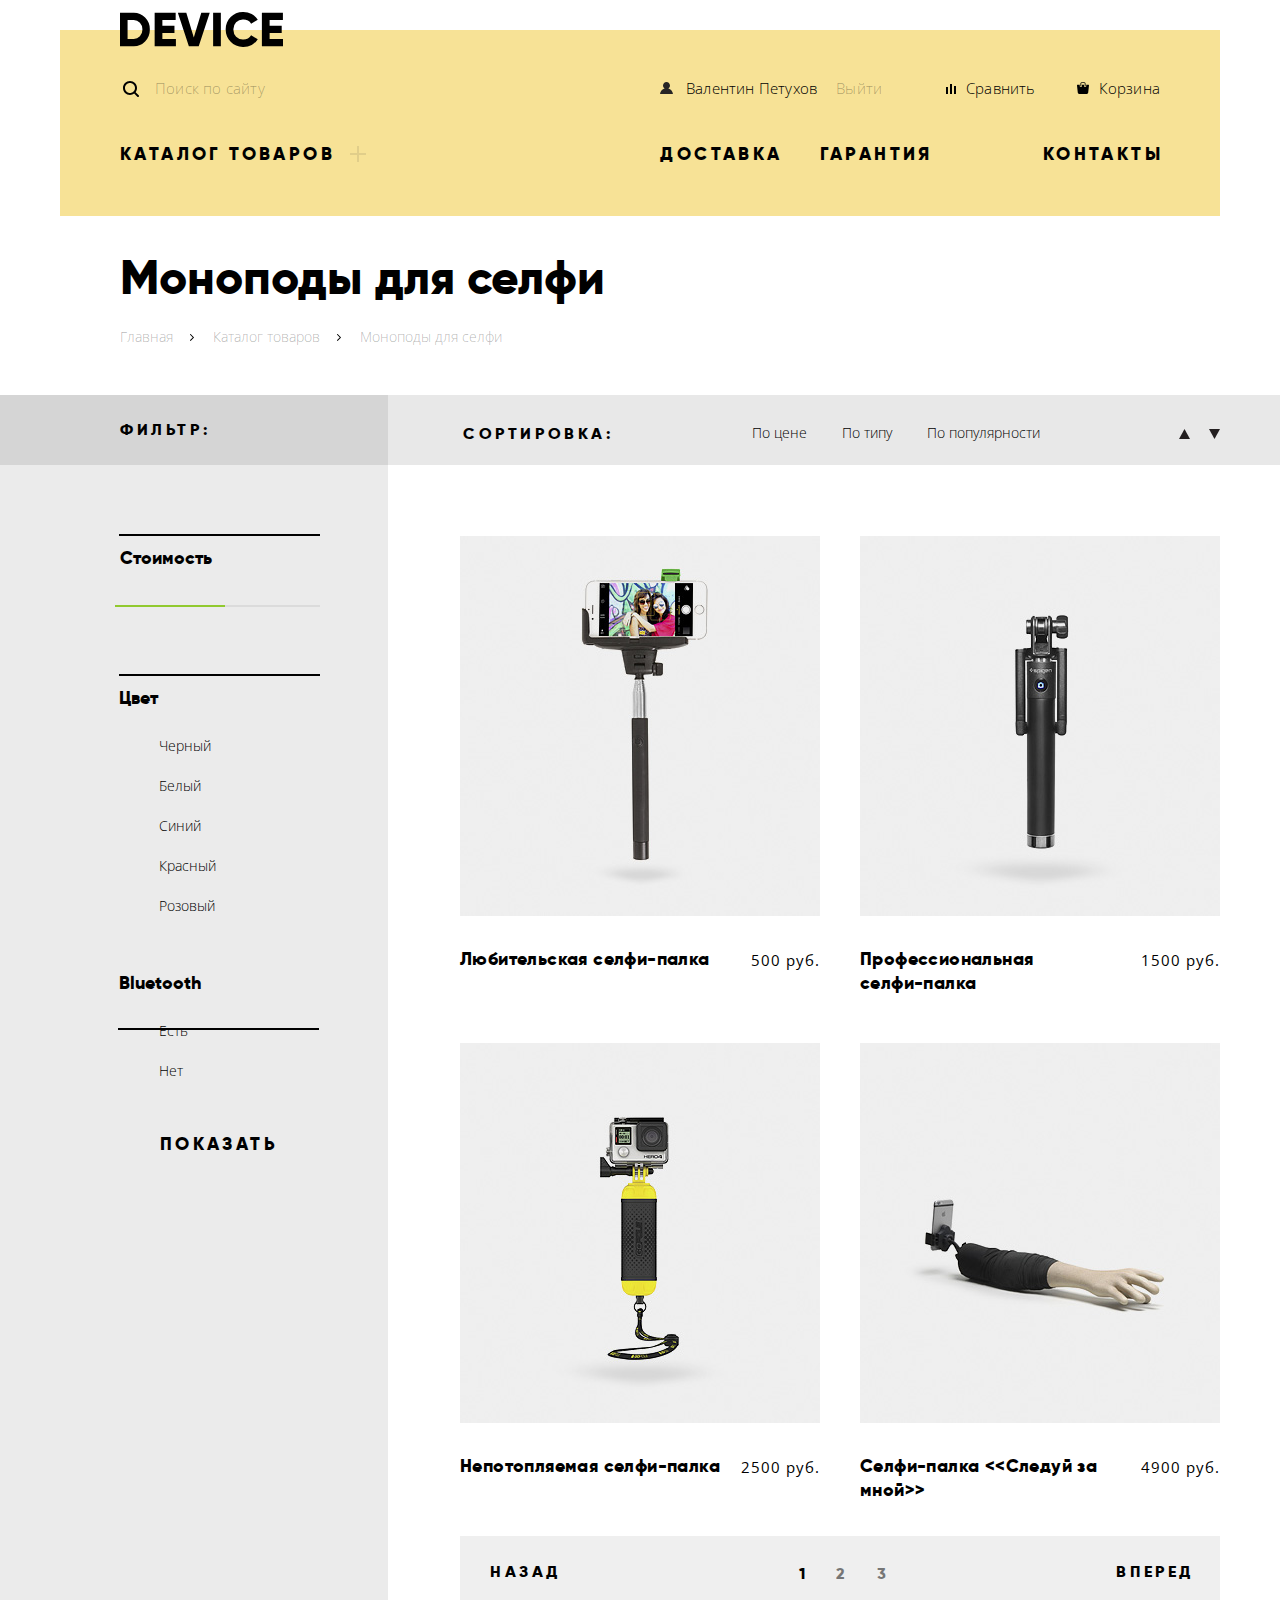
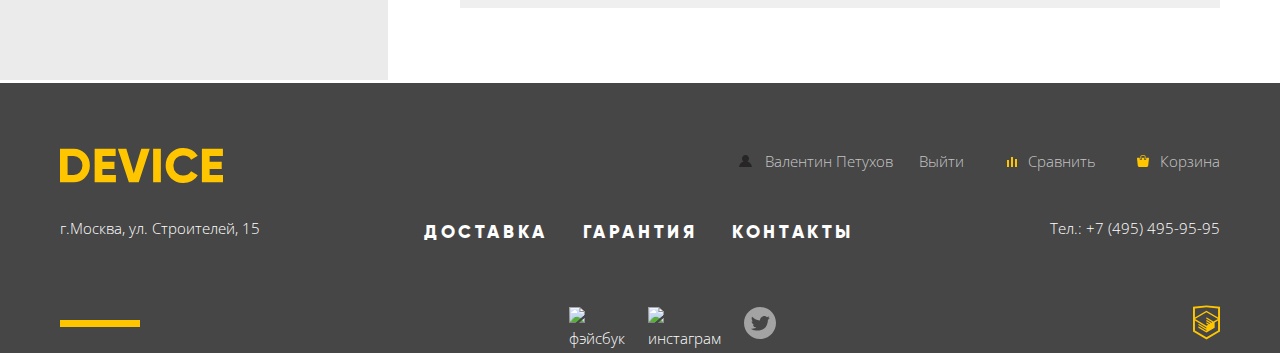
==== commit 4b1d0493: "26/03" ====
--- a/catalog.html
+++ b/catalog.html
@@ -9,14 +9,15 @@
   </head>
   <body>
     <div class="container">
-      <header class="main-header">
+      <header class="main-header-catalog main-header">
       <div class="header-top">
          <a class="main-header-logo" href="index.html">
-           <img href="index.html" src="img/logo.svg" width="200" height="50" alt="Логотип интернет-магазина «Девайс»">
+           <img href="index.html" src="img/logo.svg" width="163" height="35" alt="Логотип интернет-магазина «Девайс»">
          </a>
          <span class="find-link">Поиск по сайту</span>
          <ul class="user-list">
-           <li class="user-link"><a href="login.html">Войти</a></li>
+           <li class="user-link"><a href="#">Валентин Петухов</a></li>
+           <li class="user-link-out"><a href="#">Выйти</a></li>
          </ul>
          <ul class="user-button">
            <li class="compare-link"><a href="compare.html">Сравнить</a></li>
@@ -26,8 +27,8 @@
         <nav class="header-navigation">
         <ul class="site-navigation">
           <li class="nav-list catalog"><a class="catalog-button" href="catalog.html">Каталог товаров</a>
-            <div class="submenu">
-              <ul class="column-submenu">
+            <div class="submenu vissually-hidden">
+              <ul class="column-submenu vissually-hidden">
                 <li><a href="#">Виртуальная реальность</a></li>
                 <li><a href="#">Моноподы для селфи</a></li>
                 <li><a href="#">Экшн-камеры</a></li>
@@ -63,45 +64,57 @@
             <section class="filters">
               <h2 class="filter-hidden">Фильтр:</h2>
               <form class="catalog-form" action="https://echo.htmlacademy.ru" metod="get">
+                <div class="filter-range">
+                  <span>Стоимость</span>
+                  <div class="price-controls">
+                    <div class="range-controls">
+                      <div class="scale">
+                        <div class="bar"></div>
+                      </div>
+                      <div class="range-toggle range-toggle-min"></div>
+                      <div class="range-toggle range-toggle-max"></div>
+                    </div>
+                  </div>
+                </div>
                 <fieldset>
-                  <legend>Цвет</legend>
+                  <legend class="color">Цвет</legend>
                   <ul class="filter-color">
                     <li class="filter-option">
-                      <input class="filter-input filter-input-checkbox" type="checkbox" name="black" id="black" checked>
-                      <label for="black">Черный</label>
-                    </li>
-                    <li class="filter-option">
-                      <input class="filter-input filter-input-checkbox" type="checkbox" name="white" id="white">
-                      <label for="white">Белый</label>
-                    </li>
-                    <li class="filter-option">
-                      <input class="filter-input filter-input-checkbox" type="checkbox" name="blue" id="blue" checked>
-                      <label for="blue">Синий</label>
-                    </li>
-                    <li class="filter-option">
-                      <input class="filter-input filter-input-checkbox" type="checkbox" name="red" id="red" checked>
-                      <label for="red">Красный</label>
-                    </li>
-                    <li class="filter-option">
-                      <input class="filter-input filter-input-checkbox" type="checkbox" name="pink" id="pink">
-                      <label for="pink">Розовый</label>
+                      <input class="filter-input filter-input-checkbox visually-hidden-buttons" type="checkbox" name="black" id="black" checked>
+                      <label class="label-checkbox" for="black">Черный</label>
+                    </li>
+                    <li class="filter-option">
+                      <input class="filter-input filter-input-checkbox visually-hidden-buttons" type="checkbox" name="white" id="white">
+                      <label class="label-checkbox" for="white">Белый</label>
+                    </li>
+                    <li class="filter-option">
+                      <input class="filter-input filter-input-checkbox visually-hidden-buttons" type="checkbox" name="blue" id="blue" checked>
+                      <label class="label-checkbox" for="blue">Синий</label>
+                    </li>
+                    <li class="filter-option">
+                      <input class="filter-input filter-input-checkbox visually-hidden-buttons" type="checkbox" name="red" id="red" checked>
+                      <label class="label-checkbox" for="red">Красный</label>
+                    </li>
+                    <li class="filter-option">
+                      <input class="filter-input filter-input-checkbox visually-hidden-buttons" type="checkbox" name="pink" id="pink">
+                      <label class="label-checkbox" for="pink">Розовый</label>
                     </li>
                   </ul>
                 </fieldset>
-                <fieldset>
-                  <legend>Bluetooth</legend>
+                <fieldset class="bluetooth-choese">
+                  <legend class="bluetooth">Bluetooth</legend>
                   <ul class="bluetooth-filter">
                     <li class="filter-option">
-                     <input class="filter-input filter-input-radio" type="radio" name="bluetooth" value="have-bluetooth" id="have" checked>
-                     <label for="have">Есть</label>
-                    </li>
-                    <li class="filter-option">
-                     <input class="filter-input filter-input-radio" type="radio" name="bluetooth" value="have-not-bluetooth" id="have-not">
-                     <label for="have-not">Нет<label>
+                     <input class="filter-input filter-input-radio visually-hidden-buttons" type="radio" name="bluetooth" value="have-bluetooth" id="have" checked>
+                     <label class="label-radio" for="have">Есть</label>
+                    </li>
+                    <li class="filter-option">
+                     <input class="filter-input filter-input-radio visually-hidden-buttons" type="radio" name="bluetooth" value="have-not-bluetooth" id="have-not">
+                     <label class="label-radio" for="have-not">Нет<label>
                     </li>
                   </ul>
                 </fieldset>
-                <button type="submit button" class="button-form">Показать</button>
+                <button type="submit button" class="button-form submit-button button">Показать</button>
               </form>
             </section>
             <section class="catalog">
@@ -184,7 +197,7 @@
                  <div class="items-wrapper">
                    <h3>
                      <a href="catalog-item-4.html">
-                       Селфи-палка "Следуй за мной"
+                       Селфи-палка <<Следуй за мной>>
                      </a>
                    </h3>
                    <p class="catalog-item-price">
@@ -201,8 +214,8 @@
               <span class="nav-catalog-span">Назад</span>
               <ul class="nav-catalog-list">
                 <li><a class="sorting-span" href="#">1</a></li></li>
-                <li><a class="sorting-span" href="#">2</a></li></li>
-                <li><a class="sorting-span" href="#">3</a></li></li>
+                <li><a class="sorting-span not-pusched-page" href="#">2</a></li></li>
+                <li><a class="sorting-span not-pusched-page" href="#">3</a></li></li>
               </ul>
               <span class="nav-catalog-span">Вперед</span>
             </div>
@@ -218,12 +231,12 @@
         <div class="footer-top">
           <div>
             <a class="main-footer-logo">
-              <img src="img/logo-footer.svg" width="200" height="50" alt="Логотип интернет-магазина «Девайс»">
+              <img src="img/logo-footer.svg" width="163" height="35" alt="Логотип интернет-магазина «Девайс»">
             </a>
           </div>
           <div class="user-footer">
             <ul class="user-list-footer">
-              <li class="user-link visually-hidden"><a href="login.html">Валентин Петухов</a></li>
+              <li class="user-link footer-exit"><a href="login.html">Валентин Петухов</a></li>
               <li class="user-exit"><a href="logout.html">Выйти</a></li>
             </ul>
             <ul class="user-button-footer">
@@ -243,7 +256,7 @@
           </ul>
           <div class="footer-container-phone">
           <p class="footer-phone">
-            Тел. +7(495)495-95-95
+            Тел.: +7 (495) 495-95-95
           </p>
          </div>
           </div>
@@ -254,7 +267,7 @@
             <li><a class="social-button" href="#"><img src="img/inst.svg" width="32" height="32" alt="инстаграм"></a></li>
             <li><a class="social-button" href="#"><img src="img/tvit.svg" width="32" height="32" alt="твиттер"></a></li>
           </ul>
-          <a class="htmlacademy-link" href="https://htmlacademy.ru"><img src="img/logo-html-footer.svg" width="40" height="40" alt="разработчик htmlacademy»">
+          <a class="htmlacademy-link" href="https://htmlacademy.ru"><img src="img/logo-html-footer.svg" width="27" height="35" alt="разработчик htmlacademy»">
           </a>
         </div>
         </div>
--- a/css/style.css
+++ b/css/style.css
@@ -86,19 +86,18 @@
   width: 4px;
   height: 7px;
   position: absolute;
-  top: 8px;
-  right: 16px;
+  top: 7px;
+  right: 19px;
   background-image: url(../img/nav-arrow.svg);
   background-repeat: no-repeat;
 }
 ul.breadcrumbs  {
-  margin: 0;
-  padding: 0;
-  display: flex;
-}
-ul.breadcrumbs  {
-  margin: 0;
-  padding: 0;
+  display: flex;
+  margin: 0;
+  padding: 0;
+  margin-left: 60px;
+  margin-top: 14px;
+}
 }
 .submenu {
   position: absolute;
@@ -114,8 +113,20 @@
   padding-right: 60px;
 }
 .find-link {
-  color: rgba(0, 0, 0, 0.302)}
-
+  position: relative;
+  color: rgba(0, 0, 0, 0.302)
+}
+.find-link::before {
+  content: "";
+  width: 16px;
+  height: 18px;
+  position: absolute;
+  top: 9px;
+  left: 6px;
+  background-image: url("../img/search.svg");
+  background-repeat: no-repeat;
+  background-position: 0 0;
+}
 .find-link:hover {
   color: rgba(0, 0, 0, 0.6)}
 
@@ -130,7 +141,8 @@
 .user-list a:focus,
 .user-button a:focus,
 .site-navigation a:focus,
-.button:focus {
+.button:focus,
+button.button-form:focus  {
   color: rgba(0, 0, 0, 0.302)}
 
 .footer-top a {
@@ -227,23 +239,26 @@
 .title-catalog {
   font-family: "gilroy", "Arial", sans-serif;
   font-weight: 800;
-  font-size: 47px;
-  line-height: 48px;
+  font-size: 48px;
+  line-height: 57px;
   font-style: normal;
+  margin: 0;
+  margin-left: 60px;
+  margin-top: 34px;
 }
 .sorting {
   display: flex;
   min-height: 71px;
+  justify-content: space-between;
+}
+.nav-catalog{
+  display: flex;
+  min-height: 70px;
   background-color: rgba(239,239,239,1);
   justify-content: space-between;
-}
-.nav-catalog{
-  display: flex;
-  min-height: 71px;
-  background-color: rgba(239,239,239,1);
-  justify-content: space-between;
-  margin: 37px 0 0 72px;
-  padding: 0 30px ;
+  margin: 34px 0 75px 69px;
+  padding: 0 30px;
+  padding-right: 26px;
 }
 .filter-hidden,
 span.sorting-span,
@@ -255,7 +270,7 @@
   font-style: normal;
   text-transform: uppercase;
   letter-spacing: 3.6px;
-  padding: 23px 0;
+  padding: 24px 0;
 }
 .filter-hidden,
 span.sorting-span{
@@ -287,13 +302,19 @@
     margin-top: 19px;
 }
 .nav-catalog-list{
-display: flex;
-width: 86px;
-justify-content: space-between;
-margin: 0;
-padding: 0;
-list-style: none;
-  margin-top: 19px;
+  display: flex;
+  width: 108px;
+  justify-content: space-between;
+  margin: 0;
+  padding: 0;
+  list-style: none;
+  margin-top: 22px;
+}
+.nav-catalog-list li{
+  padding: 0 14px;
+}
+.not-pusched-page {
+ opacity: 0.5
 }
 .sorting-arrow-list{
   display: flex;
@@ -310,7 +331,7 @@
 	font-size: 47px;
 	line-height: 48px;
   font-style: normal;
-  letter-spacing: 3.6px;
+  letter-spacing: 0.6px;
 
 }
 
@@ -335,7 +356,8 @@
 }
 
 
-.catalog-form legend {
+.catalog-form legend,
+.filter-range span {
   font-size: 18px;
   line-height: 24px;
   font-family: "Gilroy", "Arial", sans-serif;
@@ -356,6 +378,8 @@
   font-weight: 800;
   font-size: 18px;
   line-height: 24px;
+  letter-spacing: 0.4px;
+  padding-top: 2px;
 }
 
 .catalog-item-price p {
@@ -387,7 +411,6 @@
   text-transform: uppercase;
   letter-spacing: 3.6px;
 }
-
 * {
   box-sizing: border-box;
 }
@@ -400,17 +423,18 @@
 .main-header-logo {
   position:absolute;
   left:60px;
-  top:-25px;
+  top:-18px;
 }
 
 .main-header {
   font-size: 15px;
-  line-height: 30px;
+  line-height: 33px;
+  letter-spacing: 0.2px;
   color: rgba(0,0,0,1);
   background-color: rgba(247,226,150,1);
   margin-top: 30px;
   position: relative;
-  padding: 50px 60px;
+  padding: 42px 57px;
   min-height: 300px;
 }
 
@@ -427,10 +451,11 @@
   margin-left:auto;
 }
 .user-button li {
-  margin-left:60px;
+  margin-left:38px;
 }
 .find-link {
   width:540px;
+  padding-left: 38px;
 }
 }
 .site-navigation {
@@ -441,13 +466,13 @@
   margin: 0;
   padding: 0;
   display: flex;
-  margin-top:40px;
+  margin-top:33px;
 }
 .site-navigation li.nav-list:nth-child(2){
   margin-left: auto;
 }
 .site-navigation li.nav-list:nth-child(4) {
-  margin-left:170px;
+  margin-left:110px;
 }
 .site-navigation li.nav-list:nth-child(3) {
   margin-left:37px;
@@ -456,17 +481,18 @@
   display: flex;
   position: relative;
   padding: 0;
-  margin-top: 50px;
+  margin-top: 74px;
+  margin-bottom: 90px;
   justify-content: space-between;
 }
 section.about  {
-  width:620px;
+  width:616px;
 }
 section.contacts  {
   width:580px;
 }
 .background-footer {
-  margin-top: 85px;
+  margin:0
   width: 100%;
   background-color: rgba(70, 70, 70, 1)
 }
@@ -475,12 +501,12 @@
   flex-direction: column;
 }
 .footer-top {
-  padding-top: 15px;
+  padding-top: 63px;
   display: flex;
   justify-content: space-between;
 }
 .footer-middle {
-  padding-top: 40px;
+  padding-top: 21px;
   display: flex;
   justify-content:space-between;
 }
@@ -490,6 +516,9 @@
   margin: 0;
   justify-content:space-between;
   width:430px;
+  margin-right: 32px;
+  margin-top: 7px;
+  margin-right: 32px;
 }
 .footer-adress,
 .footer-phone{
@@ -500,6 +529,8 @@
 .user-list-footer,
 .user-button-footer{
   display: flex;
+  margin: 0;
+  padding: 0;
 }
 .footer-container-phone {
 
@@ -512,28 +543,41 @@
   display: flex;
 }
 .user-button-footer {
+  margin: 0;
+  padding: 0;
   display: flex;
 }
 .user-button-footer li {
-  margin-left: 65px;
+  margin-left: 39px;
 }
 .footer-bottom {
-  padding-top: 70px;
-  display: flex;
-  justify-content: center;
+  position: relative;
+  padding-top: 63px;
+  display: flex;
+  justify-content: flex-end;
+}
+.footer-bottom::before{
+  content: "";
+  width: 80px;
+  height: 7px;
+  position: absolute;
+  top: 76px;
+  left: 0;
+  background-color: rgba(255, 198, 0, 1);
+  background-repeat: no-repeat;
+  background-position: 0 0;
 }
 .social-list{
   display: flex;
-  display: flex;
-  margin:0 510px;
+  margin: 0;
+  margin-right: 494px;
   padding: 0;
   width: 142px;
-  justify-content: space-between;
+  justify-content: flex-start;
 }
 .social-list li{
   padding:0;
-  margin: 0;
-
+  margin: 0 11.5px;
 }
 .popular-categories {
   margin:0;
@@ -624,54 +668,137 @@
 }
 .slides-news {
   display: flex;
+  position: absolute;
+  top: -56px;
+  left: -14px;
   justify-content: flex-end;
+}
+.slides-news.container::before {
+  content: "";
+  width: 166px;
+  height: 131px;
+  position: absolute;
+  top: 9px;
+  left: 961px;
+  background-image: url("../img/01.svg");
+  background-repeat: no-repeat;
+  background-position: 0 0;
+}
+.slides-news.container::after {
+  content: "";
+  width: 100px;
+  height: 7px;
+  position: absolute;
+  top: 37px;
+  left: 628px;
+  background-color: rgba(255, 255, 255, 1);
+  background-repeat: no-repeat;
+  background-position: 0 0;
+}
+.services-button-Layer.del-button::after{
+  content: "";
+  width: 277px;
+  height: 40px;
+  position: absolute;
+  top: 0px;
+  left: -7px;
+  background-color: rgba(0, 0, 0, 1);
+  background-repeat: no-repeat;
+  background-position: 0 0;
+  z-index: -5;
+}
+.services-column-right::before{
+  content: "";
+  width: 136px;
+  height: 164px;
+  position: absolute;
+  top: 28px;
+  left: 558px;
+  background-image: url("../img/delivery.svg");
+  background-repeat: no-repeat;
+  background-position: 0 0;
+  z-index: -5;
+}
+.about-container::after{
+  content: "";
+  width: 80px;
+  height: 7px;
+  position: absolute;
+  top: -14px;
+  left: 600px;
+  background-color: rgba(0, 0, 0, 1);
+  background-repeat: no-repeat;
+  background-position: 0 0;
+}
+.about-container::before{
+  content: "";
+  width: 80px;
+  height: 7px;
+  position: absolute;
+  top: -14px;
+  left: 0;
+  background-color: rgba(0, 0, 0, 1);
+  background-repeat: no-repeat;
+  background-position: 0 0;
+}
+.services-button-Layer.del-button button{
+  color: rgba(247, 235, 132, 1);
 }
 .slides-column-right {
   width: 560px;
 }
+.slides-column-right p {
+  margin-left: 8px;
+  margim: 0;
+  margin-top: 19px;
+  letter-spacing: 0.2px;
+}
 .slides-column-left {
   display: flex;
   justify-content: center;
   width: 640px;
 }
 .slides-title {
-font-size: 41px;
-font-family: "gilroy", "Arial", sans-serif;
-color: rgb(0, 0, 0);
-font-weight: bold;
-line-height: 41px;
-text-align: left;
+  font-size: 48px;
+  font-family: "gilroy", "Arial", sans-serif;
+  color: rgb(0, 0, 0);
+  font-weight: bold;
+  line-height: 55px;
+  text-align: left;
+  margin-left: 9px;
+  margin-bottom: 0;
 }
 .slides-wrapper {
   display: flex;
   flex-direction: column;
+  margin-left: 10px;
 }
 .slides-wrapper-buttons {
   display: flex;
   justify-content: space-between;
   width: 480px;
-  margin-top: 40px;
 }
 .advantages-list ul{
   display: flex;
   justify-content: flex-start;
-  margin-top: 40px;
+  margin-top: 59px;
+  padding-left: 42px;
 }
 .advantage {
-  font-size: 36px;
+  font-size: 37px;
   font-family: "gilroy", "Arial", sans-serif;
   color: rgb(0, 0, 0);
-  line-height: 1.333;
+  line-height: 47px;
 }
 .advantages-list li{
   list-style-type: none;
   display: flex;
   flex-direction: column;
-  margin-right: 80px;
+  margin-right: 70px;
 
 }
 .slides-column-right {
-  margin-top:80px;
+  margin-top:33px;
 
 }
 .advantages-list {
@@ -681,7 +808,7 @@
 }
 .about-services {
   display: flex;
-  min-height: 390px;
+  min-height: 463px;
   align-items:center;
 }
 .services-column-left {
@@ -690,31 +817,35 @@
   width: 280px;
 }
 .services-column-right {
+  position: relative;
   display: flex;
   flex-direction: column;
   justify-content: flex-start;
   width: 455px;
-  margin-left: 135px;
-  margin-top: 4px;
+  margin-left: 113px;
+  margin-top: 10px;
+}
+.services-column-right p {
+  letter-spacing: 0.3px;
 }
 .services-button {
   position: relative;
   margin: 0;
   padding: 0;
   text-align: center;
-  padding-left: 19px;
+  padding-left: 14px;
   height: 40px;
   border: 0;
   background-color: transparent;
 }
 .button-two {
-  padding-left: 25px;
+  padding-left: 17px;
 }
 .button-three {
-  padding-left: 38px;
+  padding-left: 30px;
 }
 .services-column-right h2{
-font-size: 40px;
+font-size: 49px;
 font-family: "Gilroy";
 font-weight: 800;
 line-height: 0;
@@ -725,7 +856,7 @@
   list-style-type: none;
   display: flex;
   justify-content: space-between;
-  margin-top: 134px;
+  margin-top: 98px;
 }
 .logotypes li {
   width: 260px;
@@ -764,7 +895,7 @@
   background-image: url("../img/logo-4.jpg hover.jpg");
 }
 .user-link a{
-  padding-left: 25px;
+  padding-left: 29px;
   position: relative;
 }
 .user-link a::before {
@@ -772,14 +903,14 @@
   width: 16px;
   height: 18px;
   position: absolute;
-  top: 5px;
-  left: 2px;
+  top: 4px;
+  left: 3px;
   background-image: url("../img/user.svg");
   background-repeat: no-repeat;
   background-position: 0 0;
 }
 .compare-link a{
-  padding-left: 25px;
+  padding-left: 24px;
   position: relative;
 }
 .compare-link a::before {
@@ -787,8 +918,8 @@
   width: 16px;
   height: 18px;
   position: absolute;
-  top: 5px;
-  left: 2px;
+  top: 6px;
+  left: 4px;
   background-image: url("../img/compare.svg");
   background-repeat: no-repeat;
   background-position: 0 0;
@@ -802,8 +933,8 @@
   width: 16px;
   height: 18px;
   position: absolute;
-  top: 5px;
-  left: 2px;
+  top: 6px;
+  left: 4px;
   background-image: url("../img/compare-footer.svg");
   background-repeat: no-repeat;
   background-position: 0 0;
@@ -813,14 +944,15 @@
   width: 16px;
   height: 18px;
   position: absolute;
-  top: 5px;
-  left: 2px;
+  top: 4px;
+  left: 3px;
   background-image: url("../img/cart.svg");
   background-repeat: no-repeat;
   background-position: 0 0;
 }
 .cart-link a{
   padding-left: 25px;
+  padding-right: 3px;
   position: relative;
 }
 .cart-link-footer a::before {
@@ -828,7 +960,7 @@
   width: 16px;
   height: 18px;
   position: absolute;
-  top: 5px;
+  top: 4px;
   left: 2px;
   background-image: url("../img/cart-footer.svg");
   background-repeat: no-repeat;
@@ -852,7 +984,6 @@
 }
 .nav-list a{
   position: relative;
-  padding-right: 25px;
 }
 .catalog  >a::after {
   content: "";
@@ -860,21 +991,24 @@
   height: 18px;
   position: absolute;
   top: 2px;
-  left:219px;
+  left:230px;
   opacity: 0.102;
   background-image: url("../img/plus.svg");
   background-repeat: no-repeat;
   background-position: 0 0;
 }
 .slider-container {
-  position: relative;
+  display: flex;
+  position: relative;
+  min-height: 346px;
 }
 .slides-buttons {
   position: absolute;
-  top: 368px;
-  right: 78px;
+  top: 259px;
+  left: 1013px;
   z-index: 20;
   font-size: 0;
+  display: flex;
 }
 .visually-hidden-buttons {
   position: absolute;
@@ -895,7 +1029,8 @@
   cursor: pointer;
   border: 1px solid black;
 }
-.first-slide {
+.first-slide,
+.submenu.vissually-hidden{
   display: none;
 }
 #slide-1:checked ~ .slides-news #slide1,
@@ -923,24 +1058,38 @@
   background-color: rgba(240,197,46,1);
   width: 220px;
 }
-.slides-wrapper-buttons a:focus{
+.slides-wrapper-buttons a:focus {
   background-color: rgba(240,197,46,1);
   width: 220px;
 }
 
-.slides-wrapper-buttons a {
+.slides-wrapper-buttons a,
+button.submit-button {
   background-image: url("../img/Layer-button.png");
   background-repeat: no-repeat;
   background-position: center;
   text-align: center;
   width: 220px;
-  ;
-}
-button.services-button::after {
-  content: "";
+}
+button.submit-button {
+  margin-top: 41px;
+}
+button.button-form:hover{
+  background-color: rgba(240,197,46,1);
+  width: 200px;
+  z-index: 20;
+}
+button.submit-button{
   display: block;
-  top: 0;
-  left: 0;
+  width: 200px;
+  width: 200px;
+}
+button.services-button::after,
+button.submit-button::after {
+  content: "";
+  display: block;
+  top: -1px;
+  left: -7px;
   width: inherit;
   height: inherit;
   position: absolute;
@@ -948,7 +1097,7 @@
   background-repeat: no-repeat;
   background-position: center;
   width: 160px;
-  z-index: -1;
+  z-index: -6;
 }
 div.about-services.decoration::after {
   left: 70%;
@@ -959,18 +1108,18 @@
   padding: 0;
   width: 280px;
   text-align: left;
-  margin-top: 30px;
+  margin-top: 25px;
   height: 40px;
   z-index: -4;
 }
 section.about-services::before {
   content: "";
   display: block;
-  margin-top: 6px;
+  margin-top: 13px;
   width: 7px;
   height: 319px;
   position: relative;
-  left: 280px;
+  left: 277px;
 background-image: url("../img/Layer6.png");
   z-index: -4;
 }
@@ -984,7 +1133,16 @@
   width: 460px;
   margin: 0;
   padding: 0;
-  margin-top: 44px;
+  margin-top: 42px;
+  letter-spacing: 0.1px;
+}
+p.delivery {
+  margin-top: 30px;
+  width: 475px;
+  letter-spacing: -0.1px;
+}
+p.delivery-right {
+  width: 514px;
 }
 ul.partners {
   position: relative;
@@ -996,7 +1154,7 @@
   content: "";
   display: block;
   position: absolute;
-  right: 611px;
+  right: 590px;
   margin-top: 17px;
   width: 4px;
   height: 4px;
@@ -1011,14 +1169,17 @@
   background-repeat: no-repeat;
   background-position: center;
   text-align: center;
-
-  margin-top: 65px;
+  margin-top: 36px;
 }
 a.button-about{
   width: 220px;
 }
 a.button-write{
-  width: 220px;
+  margin-left: 4px;
+}
+a.button-about-company {
+  width: 260px;
+  margin-top: 63px;
 }
 a.button-about:hover,
 a.button-write:hover {
@@ -1029,9 +1190,11 @@
   background-color: rgba(240,197,46,1);
 }
 .contacts img {
-  margin-top: 44px;
-  height: 266px;
+  margin-left: 3px;
+  margin-top: 39px;
+  height: 222px;
   width: 560px;
+  margin-bottom: 5px;
 }
 .user-exit a {
   margin:0;
@@ -1043,13 +1206,13 @@
   margin: 0;
   padding: 0;
 }
-.user-exit a::after {
+.user-exit.footer-exit a::after {
   content: "";
   width: 16px;
   height: 18px;
   position: absolute;
-  top: 5px;
-  left: 2px;
+  top: 4px;
+  left: 1px;
   background-image: url("../img/user-footer.svg");
   background-repeat: no-repeat;
   background-position: 0 0;
@@ -1058,34 +1221,81 @@
   display: flex;
 }
 .filters {
+  display: flex;
+  flex-direction: column;
   width: 328px;
 }
+.catalog-form {
+  padding-top: 4px;
+  position: relative;
+}
+.catalog-form::after{
+  content: "";
+  width: 201px;
+  height: 2px;
+  position: absolute;
+  top: 65px;
+  left: 59px;
+  background-color: rgba(0, 0, 0, 1);
+}
+.filter-range::after{
+  content: "";
+  width: 201px;
+  height: 2px;
+  position: absolute;
+  top: 128px;
+  left: -1px;
+  background-color: rgba(0, 0, 0, 1);
+}
+.bluetooth-choese {
+  position: relative;
+}
+.bluetooth-choese::after {
+  content: "";
+  width: 201px;
+  height: 2px;
+  position: absolute;
+  top: 33px;
+  left: -1px;
+  background-color: rgba(0, 0, 0, 1);
+}
+.filter-range::after{
+  content: "";
+  width: 201px;
+  height: 2px;
+  position: absolute;
+  top: 128px;
+  left: -1px;
+  background-color: rgba(0, 0, 0, 1);
+}
 ul.catalog-list {
   margin: 0;
   padding: 0;
   display: flex;
   flex-wrap: wrap;
-  margin-left: 32px;
-  margin-top: 21px;
+  margin-left: 29px;
+  margin-top: 18px;
 }
 li.catalog-item {
   margin-left: 40px;
     margin-top: 48px;
 }
 .catalog {
+  padding-left: 3px;
   width: 832px;
 }
 div.items-wrapper {
   display: flex;
   justify-content: space-between;
-  margin-top: 27px;
+  margin-top: 20px;
+
 }
 .items-wrapper h3 {
   margin: 0;
   padding-left: 0;
   display: flex;
   flex-wrap: wrap;
-  width: 260px;
+  width: 262px;
 }
 .wrap-container h3 {
   width: 230px;
@@ -1093,26 +1303,30 @@
 .items-wrapper p {
   margin: 0;
   padding: 0;
+  letter-spacing: 1px;
 }
 .catalog-item-image {
   margin: 0;
   padding: 0;
 }
 .filters h2 {
-  padding:23px 0;
+  padding:20px 0;
   margin: 0;
   padding-left: 60px;
   min-height: 71px;
-    background-color: rgba(220,220,220,1);
 }
 ul.filter-color,
 ul.bluetooth-filter {
   margin: 0;
   padding: 0;
+  margin-top: 16px;
+
 }
 .filters fieldset,
 .button-form {
-  padding-left: 60px;
+  margin:0;
+  padding:0;
+  margin-left: 59px;
 }
 div.filter-decoration,
 div.catalog-decoration {
@@ -1120,38 +1334,153 @@
   position: relative;
 }
 div.catalog-decoration::before {
-  left: 70%;
-  content: "";
-  display: flex;
+  content: "";
+  position: absolute;
+  height: 100%;
+  right: calc(50% + 252px);
+  top: -3px;
+  width: 100%;
+  background-color: rgba(0,0,0,0.08);
+  z-index: -1;
+}
+div.filter-decoration::after {
+content: "";
+position: absolute;
+top: -3px;
+z-index: -2;
+width: 100%;
+height: 70px;
+background-color: rgba(0,0,0,0.089);
+}
+.catalog-form legend{
+  letter-spacing: 1,3px;
+}
+label.label-checkbox{
+  position: relative;
+  padding-left: 40px;
+}
+label.label-checkbox::before{
+  content: "";
   top: 0;
-  width: 100%;
-  height: 71px;
-  position: absolute;
-  background-color: rgba(239,239,239,1);
-  z-index: -1;
-}
-div.filter-decoration::before {
-  right: 70%;
-  content: "";
-  display: flex;
+  left: 0;
+  width: 23px;
+  height: 23px;
+  position: absolute;
+  background: url("../img/checkbox-off.svg");
+  background-repeat: no-repeat;
+  background-position: center;
+}
+#black:checked ~ label.label-checkbox[for="black"]:before,
+#white:checked ~ label.label-checkbox[for="white"]:before,
+#blue:checked ~ label.label-checkbox[for="blue"]:before,
+#red:checked ~ label.label-checkbox[for="red"]:before,
+#pink:checked ~ label.label-checkbox[for="pink"]:before {
+  content: "";
   top: 0;
-  width: 100%;
-  height: 71px;
-  position: absolute;
-  background-color: rgba(220,220,220,1);
-  z-index: -10;
-}
-div.filter-decoration::after {
-right: 70%;
-content: "";
-display: flex;
-top: 0;
-width: 100%;
-height: 100%;
-position: absolute;
-background-color: rgba(239,239,239,1);
-z-index: -11;
-}
-.filters {
-  background-color: rgba(239,239,239,1);
-}
+  left: 0;
+  width: 27px;
+  height: 23px;
+  position: absolute;
+  background: url("../img/checkbox-on.svg");
+  background-repeat: no-repeat;
+  background-position: center;
+}
+label.label-radio{
+  position: relative;
+  padding-left: 40px;
+}
+label.label-radio::before{
+  content: "";
+  top: -1px;
+  left: 0;
+  width: 25px;
+  height: 25px;
+  position: absolute;
+  background: url("../img/radio-off.svg");
+  background-repeat: no-repeat;
+  background-position: center;
+}
+#have:checked ~ label.label-radio[for="have"]:before,
+#have-not:checked ~ label.label-radio[for="have-not"]:before {
+  content: "";
+  top: -1px;
+  left: 0;
+  width: 25px;
+  height: 25px;
+  position: absolute;
+  background: url("../img/radio-on.svg");
+  background-repeat: no-repeat;
+  background-position: center;
+}
+label.label-checkbox:hover,
+label.label-radio:hover {
+  opacity: 0.5;
+}
+.filter-range {
+  position: relative;
+  width: 200px;
+  margin-left: 60px;
+  margin-top: 73px;
+}
+.range-controls {
+  position: relative;
+  margin-bottom: 75px;
+  margin-left: -5px;
+}
+.range-controls .scale {
+  height: 2px;
+  background: rgba(219, 219, 219, 1);
+}
+.range-controls .bar {
+  width: 110px;
+  height: 2px;
+  background: rgba(145, 201, 47, 1);
+}
+.range-toggle {
+  position: absolute;
+  top: -9px;
+  width: 20px;
+  height: 22px;
+  background: url("../img/filter-button.svg");
+  cursor: pointer;
+}
+.range-toggle-min {
+  left: 0;
+}
+
+.range-toggle-max {
+  left: 110px;
+}
+.range-toggle:hover {
+  width: 22px;
+  height: 24px;
+  background: url("../img/filter-button2.svg");
+  background-repeat: no-repeat;
+}
+.filter-range span {
+  display: block;
+  margin-bottom: 35px;
+}
+
+.main-footer-logo img {
+  margin-top: 2px;
+}
+.footer-midle p {
+  letter-spacing: 0.1px;
+}
+.htmlacademy-link {
+  margin-top: -2px;
+}
+.main-header-catalog {
+  min-height: 186px;
+}
+.user-link-out a {
+  color: rgba(0, 0, 0, 0.302);
+  padding: 0 19px;
+}
+legend.color {
+  padding-top: 4px;
+}
+legend.bluetooth {
+  padding-top: 45px;
+}
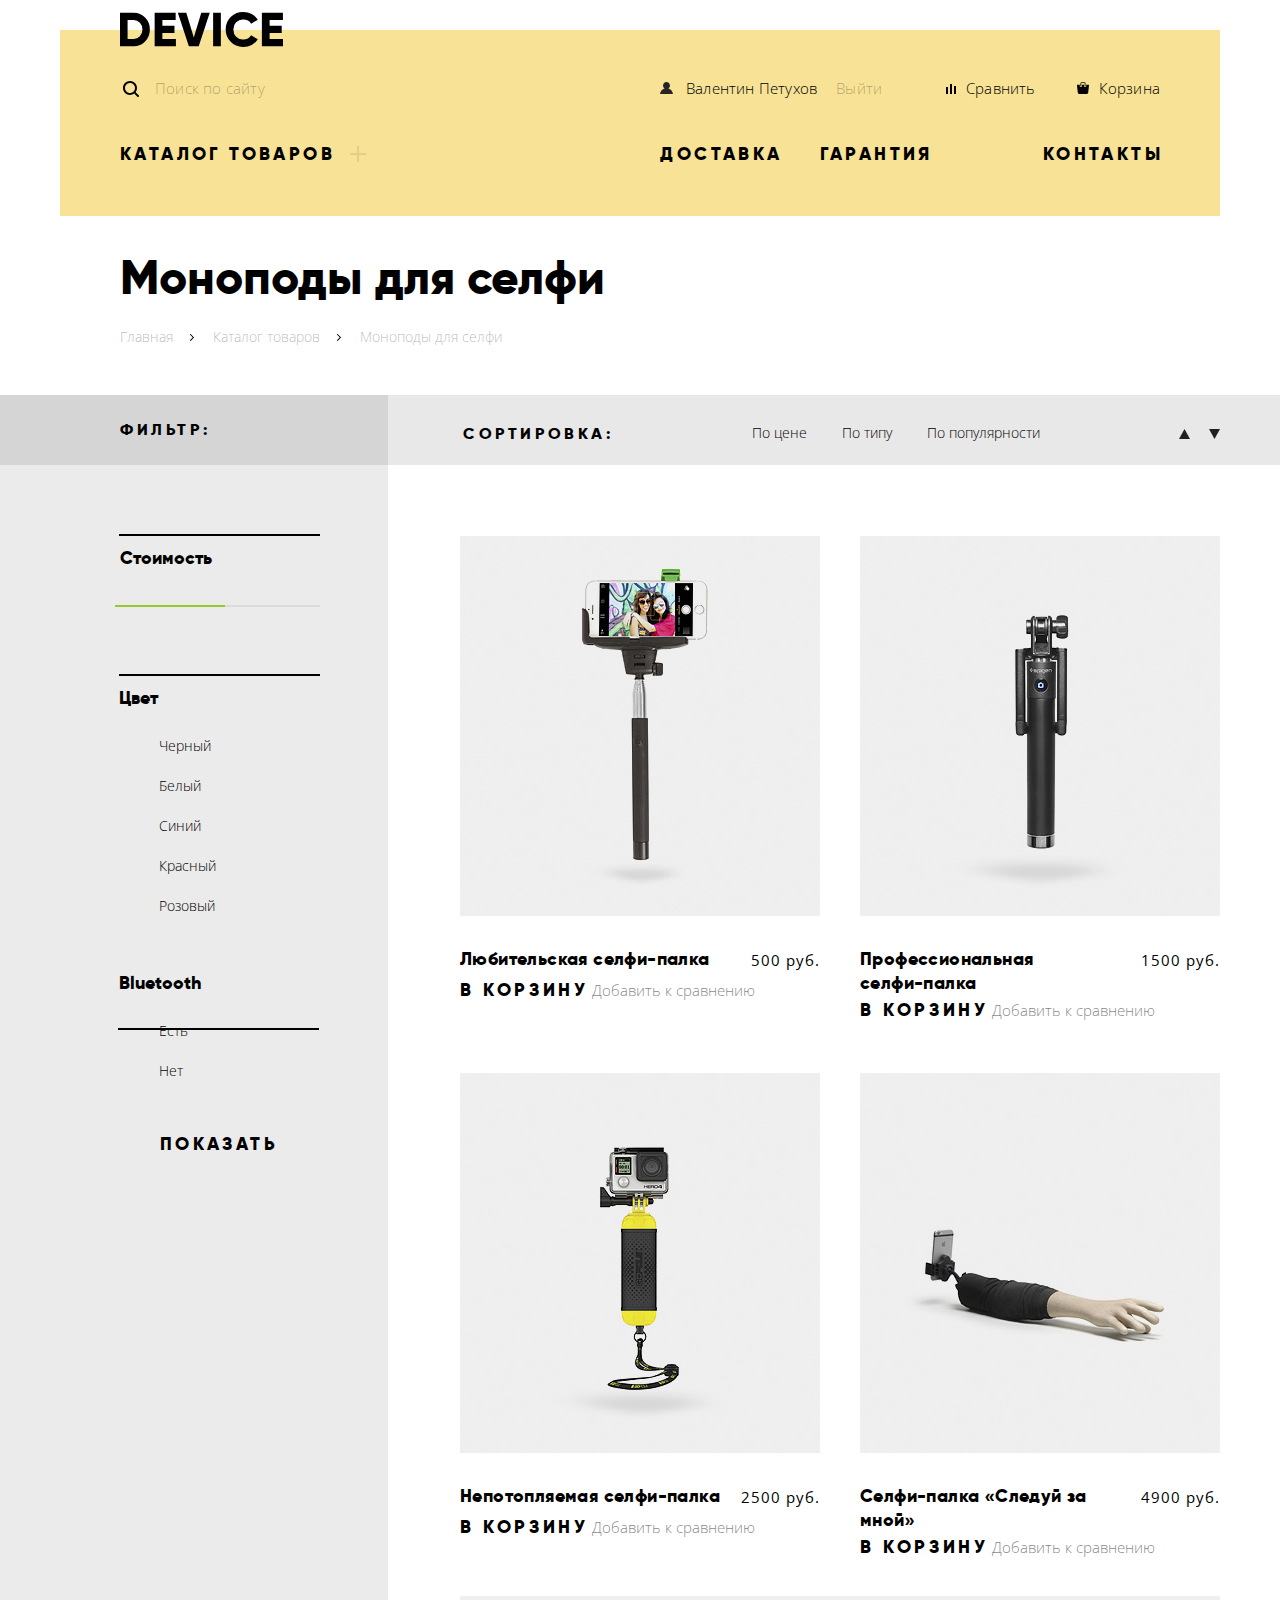
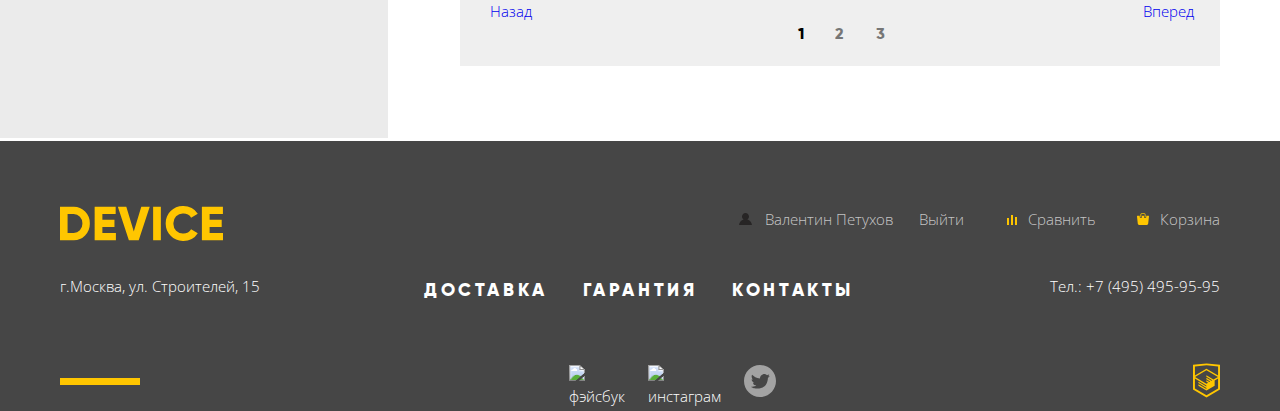
==== commit 96c19d1a: "27/03 проверила на валидатор" ====
--- a/catalog.html
+++ b/catalog.html
@@ -12,7 +12,7 @@
       <header class="main-header-catalog main-header">
       <div class="header-top">
          <a class="main-header-logo" href="index.html">
-           <img href="index.html" src="img/logo.svg" width="163" height="35" alt="Логотип интернет-магазина «Девайс»">
+           <img src="img/logo.svg" width="163" height="35" alt="Логотип интернет-магазина «Девайс»">
          </a>
          <span class="find-link">Поиск по сайту</span>
          <ul class="user-list">
@@ -63,7 +63,7 @@
           <div class="container main-section">
             <section class="filters">
               <h2 class="filter-hidden">Фильтр:</h2>
-              <form class="catalog-form" action="https://echo.htmlacademy.ru" metod="get">
+              <form class="catalog-form" action="https://echo.htmlacademy.ru" method="get">
                 <div class="filter-range">
                   <span>Стоимость</span>
                   <div class="price-controls">
@@ -110,20 +110,20 @@
                     </li>
                     <li class="filter-option">
                      <input class="filter-input filter-input-radio visually-hidden-buttons" type="radio" name="bluetooth" value="have-not-bluetooth" id="have-not">
-                     <label class="label-radio" for="have-not">Нет<label>
+                     <label class="label-radio" for="have-not">Нет</label>
                     </li>
                   </ul>
                 </fieldset>
-                <button type="submit button" class="button-form submit-button button">Показать</button>
+                <button type="submit" class="button-form submit-button button">Показать</button>
               </form>
             </section>
             <section class="catalog">
             <div class="sorting">
               <span class="sorting-span">Сортировка:</span>
               <ul class="sorting-list">
-                <li><a class="sorting-link" href="#">По цене</a></li></li>
-                <li><a class="sorting-link" href="#">По типу</a></li></li>
-                <li><a class="sorting-link" href="#">По популярности</a></li></li>
+                <li><a class="sorting-link" href="#">По цене</a></li>
+                <li><a class="sorting-link" href="#">По типу</a></li>
+                <li><a class="sorting-link" href="#">По популярности</a></li>
               </ul>
               <ul class=sorting-arrow-list>
                 <li><a class="sorting-arrow" href="#"><img src="img/icon-up-dir.svg" width="11" height="10" alt="от меньшего к большему"></a></li>
@@ -133,7 +133,7 @@
             <h2 class="visually-hidden">Список моноподов для селфи</h2>
             <ul class="catalog-list">
               <li class="catalog-item">
-                  <img src="img/product-1.jpg" width="360" height="380" alt="Любительская селфи-палка">
+                  <img class="catalog-image-item" src="img/product-1.jpg" width="360" height="380" alt="Любительская селфи-палка">
                   <div class="items-wrapper">
                    <h3>
                      <a href="catalog-item.html">
@@ -145,12 +145,12 @@
                    </p>
                  </div>
                  <div class="invisible-buttons">
-                   <a class="button-addtocart button visually-hidden" href="#">В корзину</a>
-                   <a class="button-addtocompare visually-hidden" href="#">Добавить к сравнению</a>
-                 </div>
-               </li>
-               <li class="catalog-item">
-                  <img src="img/product-2.jpg" width="360" height="380" alt="Профессиональная селфи-палка">
+                   <a class="button-addtocart button" href="#">В корзину</a>
+                   <a class="button-addtocompare" href="#">Добавить к сравнению</a>
+                 </div>
+               </li>
+               <li class="catalog-item item-new">
+                  <img class="catalog-image-item" src="img/product-2.jpg" width="360" height="380" alt="Профессиональная селфи-палка">
                   <div class="items-wrapper wrap-container">
                    <h3>
                      <a href="catalog-item-2.html">
@@ -162,15 +162,15 @@
                    </p>
                 </div>
                  <div class="invisible-buttons">
-                   <a class="button-addtocart button visually-hidden" href="#">В корзину</a>
-                   <a class="button-addtocompare visually-hidden" href="#">Добавить к сравнению</a>
+                   <a class="button-addtocart button" href="#">В корзину</a>
+                   <a class="button-addtocompare" href="#">Добавить к сравнению</a>
                  </div>
                </li>
 
                <li class="catalog-item">
                  <p class="catalog-item-image">
                    <a href="catalog-item-3.html">
-                     <img src="img/product-3.jpg" width="360" height="380" alt="Непотопляемая селфи-палка">
+                     <img class="catalog-image-item" src="img/product-3.jpg" width="360" height="380" alt="Непотопляемая селфи-палка">
                    </a>
                  </p>
                  <div class="items-wrapper">
@@ -184,20 +184,20 @@
                    </p>
                  </div>
                  <div class="invisible-buttons">
-                   <a class="button-addtocart button visually-hidden" href="#">В корзину</a>
-                   <a class="button-addtocompare visually-hidden" href="#">Добавить к сравнению</a>
+                   <a class="button-addtocart button" href="#">В корзину</a>
+                   <a class="button-addtocompare" href="#">Добавить к сравнению</a>
                  </div>
                </li>
                <li class="catalog-item">
                  <p class="catalog-item-image">
                    <a href="catalog-item-4.html">
-                     <img src="img/product-4.jpg" width="360" height="380" alt="Селфи-палка "Следуй за мной"">
+                     <img class="catalog-image-item" src="img/product-4.jpg" width="360" height="380" alt="Селфи-палка Следуй за мной">
                    </a>
                  </p>
                  <div class="items-wrapper">
                    <h3>
                      <a href="catalog-item-4.html">
-                       Селфи-палка <<Следуй за мной>>
+                       Селфи-палка &laquo;Следуй за мной&raquo;
                      </a>
                    </h3>
                    <p class="catalog-item-price">
@@ -205,19 +205,19 @@
                    </p>
                  </div>
                  <div class="invisible-buttons">
-                   <a class="button-addtocart button visually-hidden" href="#">В корзину</a>
-                   <a class="button-addtocompare visually-hidden" href="#">Добавить к сравнению</a>
+                   <a class="button-addtocart button" href="#">В корзину</a>
+                   <a class="button-addtocompare" href="#">Добавить к сравнению</a>
                  </div>
                </li>
             </ul>
             <div class="nav-catalog">
-              <span class="nav-catalog-span">Назад</span>
+              <a class="nav-catalog-link" href="#">Назад</a>
               <ul class="nav-catalog-list">
-                <li><a class="sorting-span" href="#">1</a></li></li>
-                <li><a class="sorting-span not-pusched-page" href="#">2</a></li></li>
-                <li><a class="sorting-span not-pusched-page" href="#">3</a></li></li>
-              </ul>
-              <span class="nav-catalog-span">Вперед</span>
+                <li><a class="sorting-span" href="#">1</a></li>
+                <li><a class="sorting-span not-pusched-page" href="#">2</a></li>
+                <li><a class="sorting-span not-pusched-page" href="#">3</a></li>
+              </ul>
+              <a class="nav-catalog-link" href="#">Вперед</a>
             </div>
           </section>
           </div>
@@ -267,7 +267,7 @@
             <li><a class="social-button" href="#"><img src="img/inst.svg" width="32" height="32" alt="инстаграм"></a></li>
             <li><a class="social-button" href="#"><img src="img/tvit.svg" width="32" height="32" alt="твиттер"></a></li>
           </ul>
-          <a class="htmlacademy-link" href="https://htmlacademy.ru"><img src="img/logo-html-footer.svg" width="27" height="35" alt="разработчик htmlacademy»">
+          <a class="htmlacademy-link" href="https://htmlacademy.ru/intensive/htmlcss"><img src="img/logo-html-footer.svg" width="27" height="35" alt="разработчик htmlacademy»">
           </a>
         </div>
         </div>
